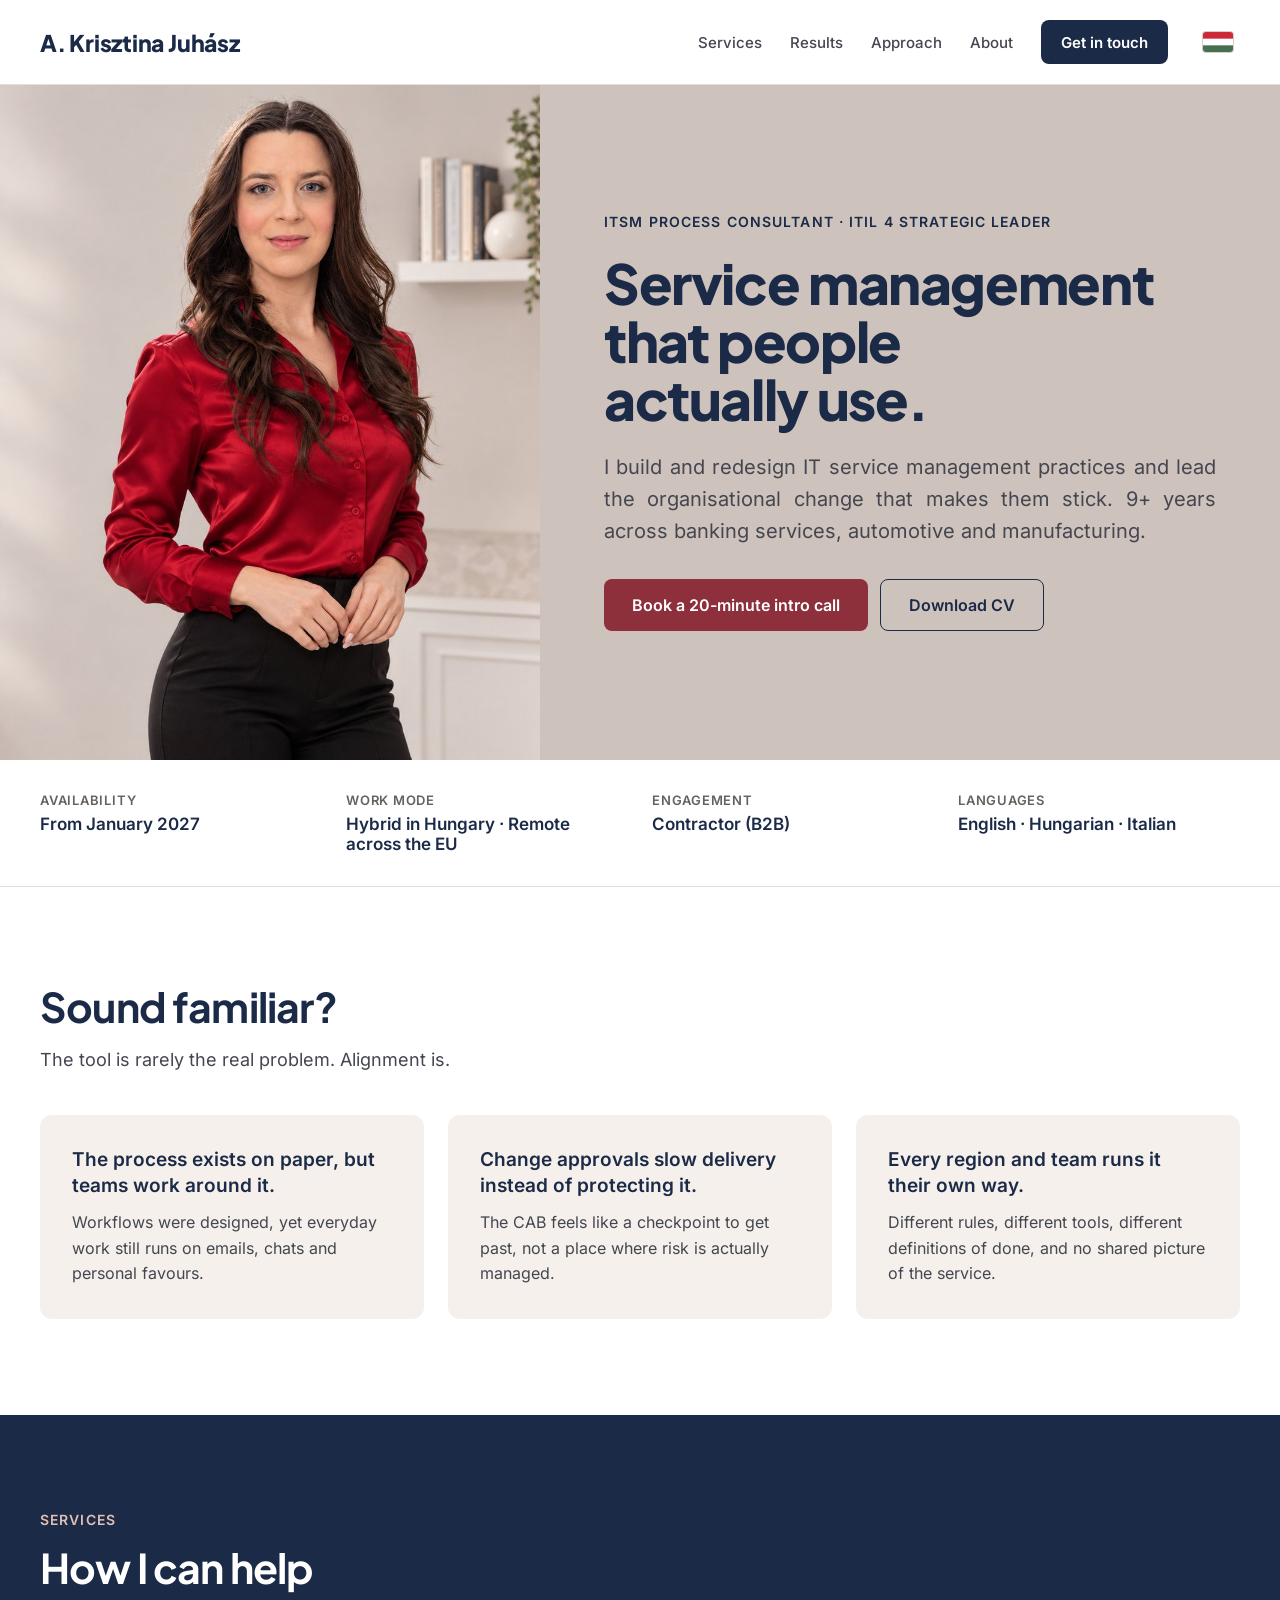
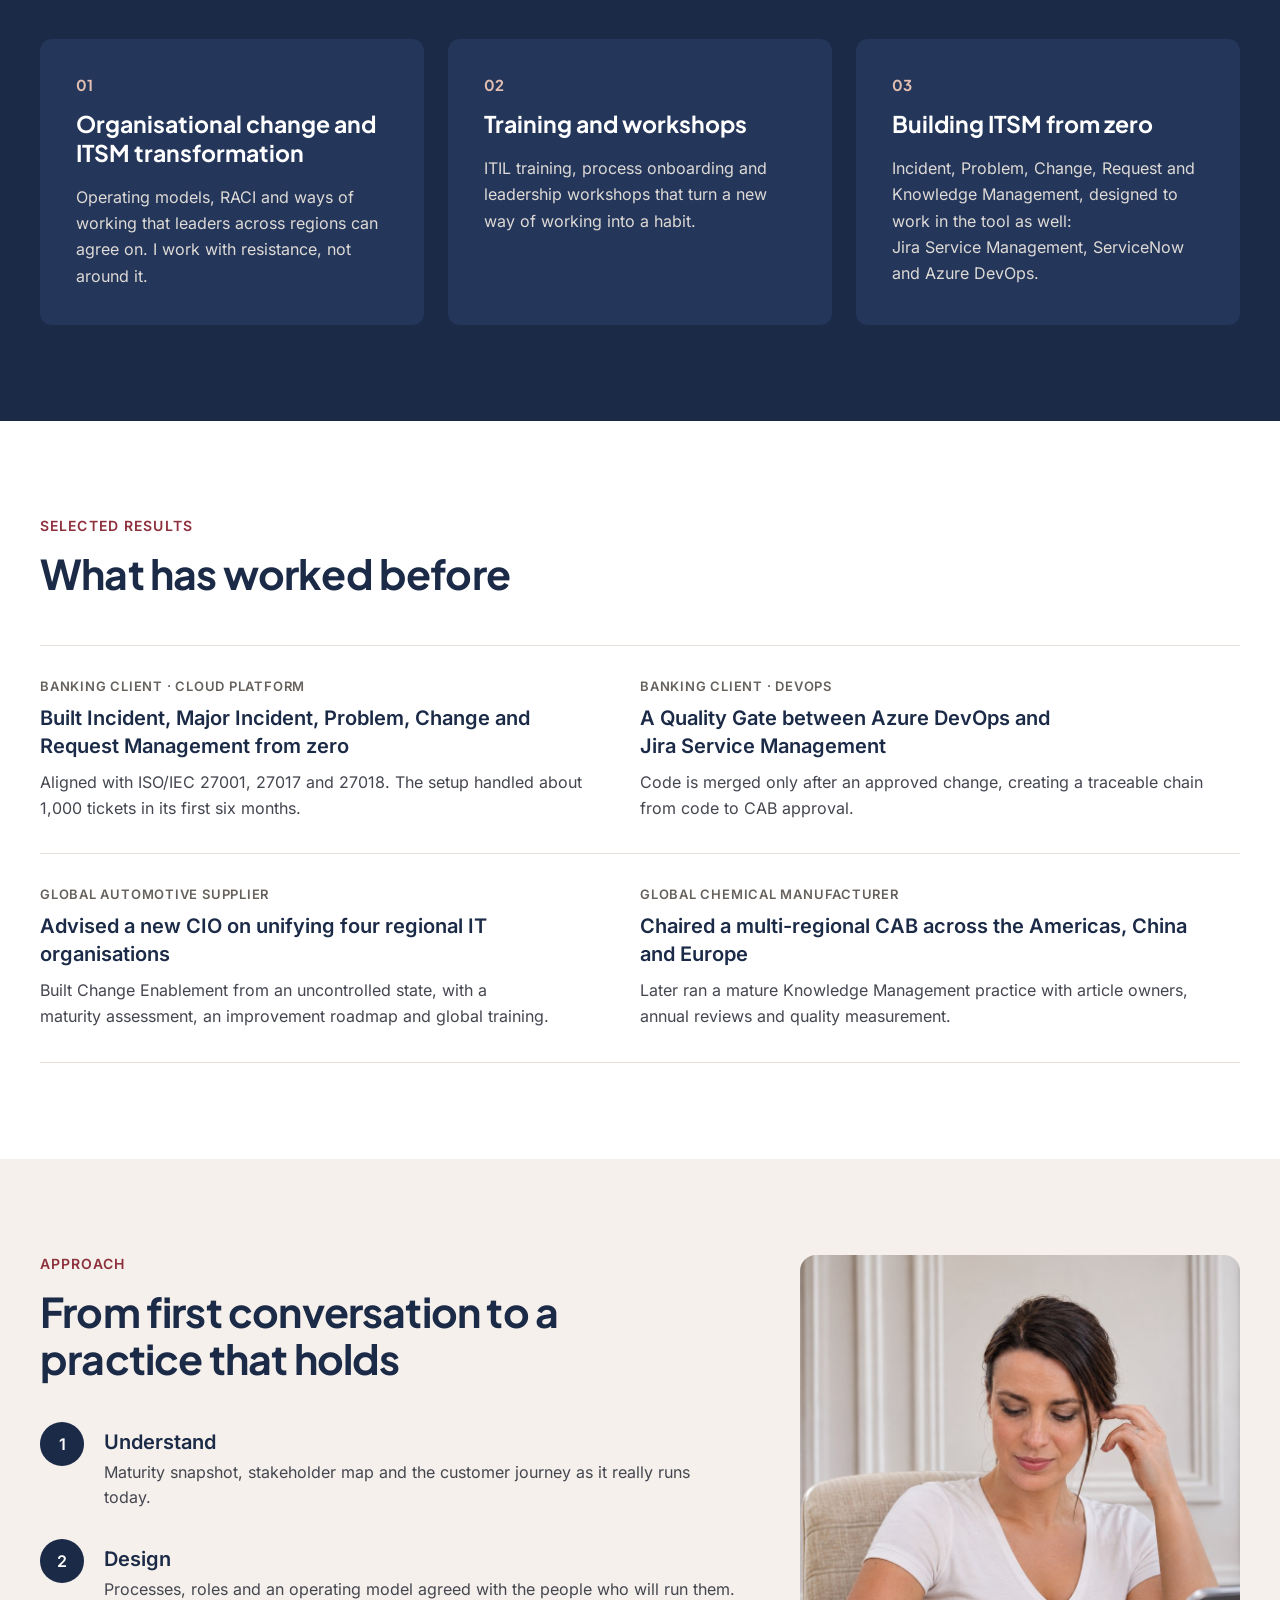
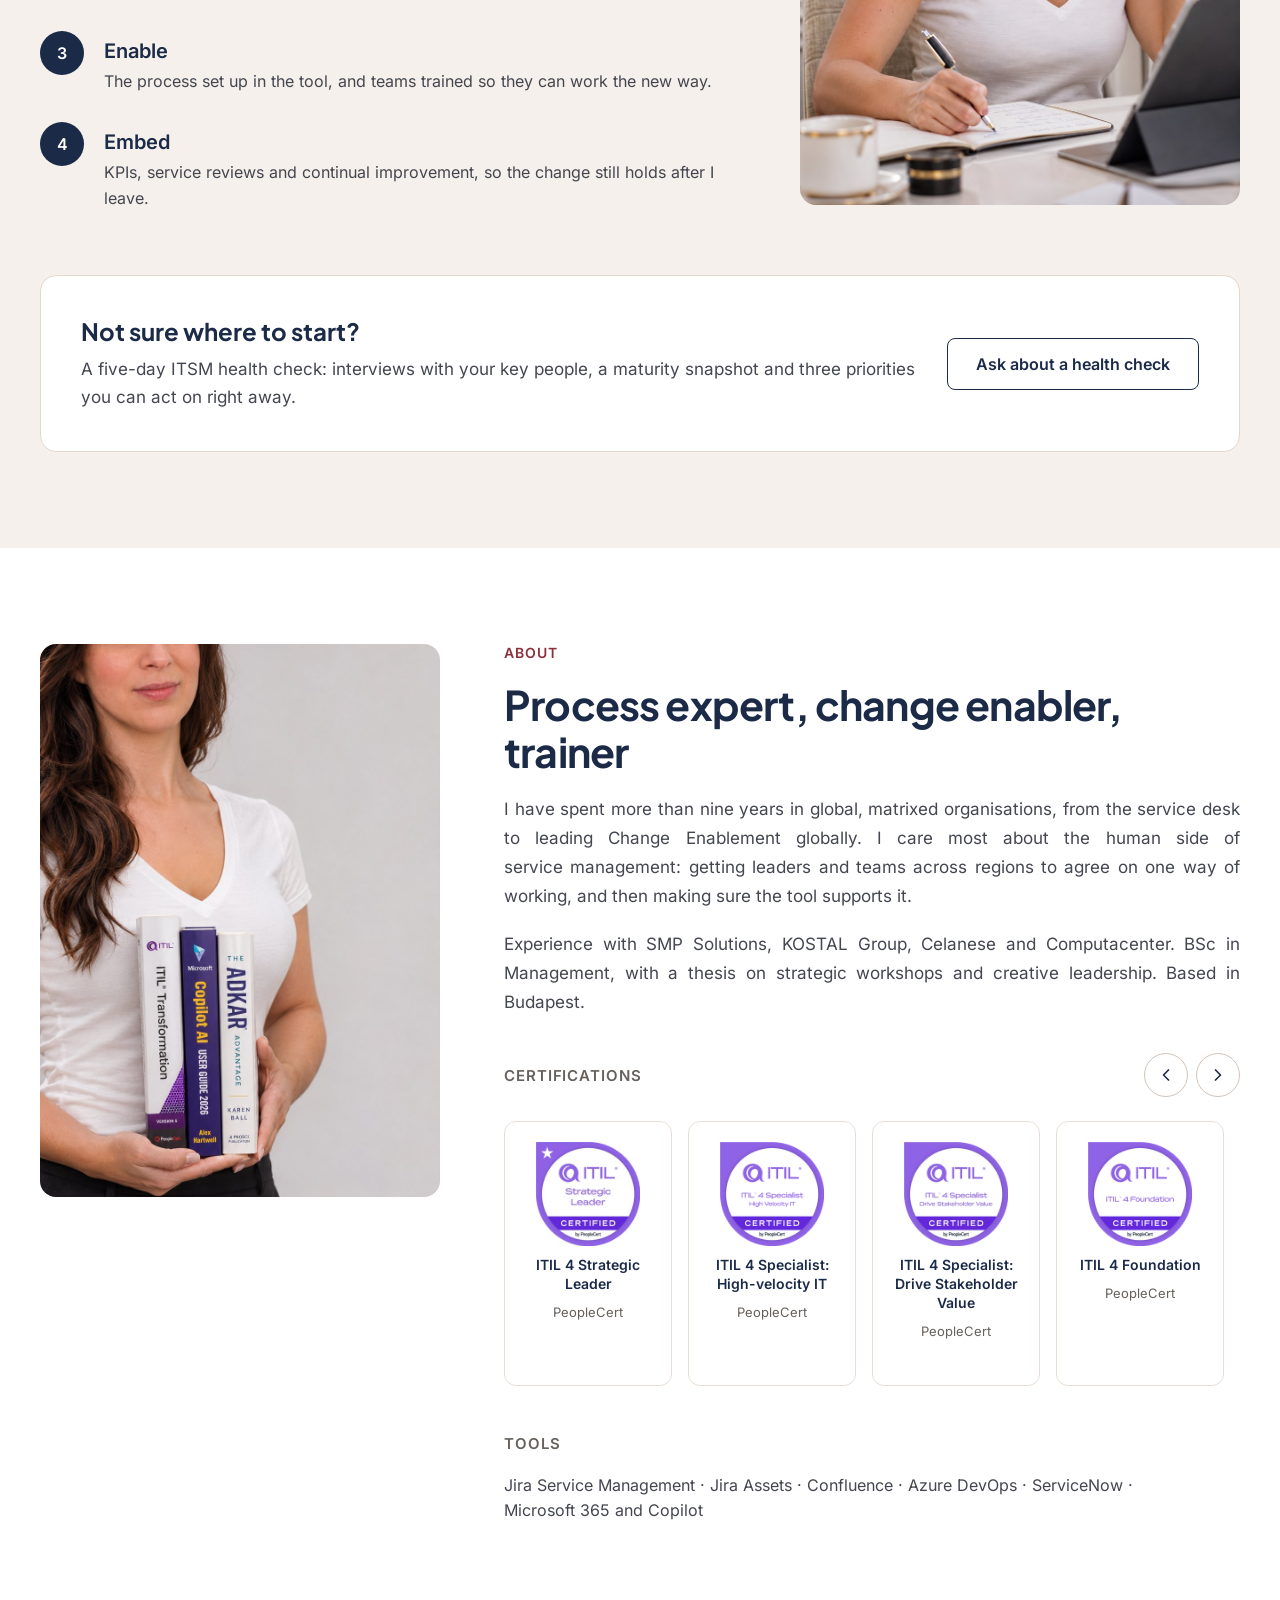
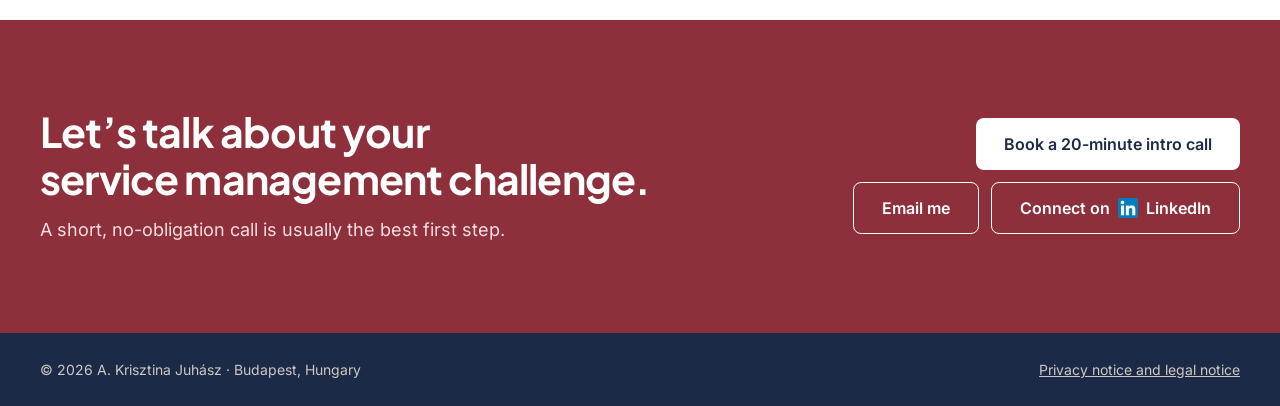
==== index.html @ 128e19dc "Switch canonical, Open Graph and hreflang URLs to itsmexperthungary.eu Co-Authored-By: Claude Opus 5" ====
<!doctype html>
<html lang="en">
<head>
<meta charset="utf-8">
<meta name="viewport" content="width=device-width, initial-scale=1">
<title>A. Krisztina Juhász – ITSM Process Consultant</title>
<meta name="description" content="ITSM process consultant and ITIL trainer. I build and redesign IT service management practices and lead the organisational change that makes them stick.">
<link rel="canonical" href="https://itsmexperthungary.eu/">
<meta property="og:type" content="website">
<meta property="og:title" content="A. Krisztina Juhász – ITSM Process Consultant">
<meta property="og:description" content="ITSM process consultant and ITIL trainer. I build and redesign IT service management practices and lead the organisational change that makes them stick.">
<meta property="og:url" content="https://itsmexperthungary.eu/">
<meta property="og:image" content="https://itsmexperthungary.eu/assets/img/og-image.jpg">
<meta property="og:image:width" content="1200">
<meta property="og:image:height" content="630">
<meta name="twitter:card" content="summary_large_image">
<link rel="alternate" hreflang="en" href="https://itsmexperthungary.eu/">
<link rel="alternate" hreflang="hu" href="https://itsmexperthungary.eu/hu/">
<link rel="icon" href="favicon.svg" type="image/svg+xml">
<link rel="icon" href="favicon-32.png" sizes="32x32" type="image/png">
<link rel="apple-touch-icon" href="apple-touch-icon.png">
<link rel="preload" href="assets/fonts/inter-latin-400-normal.woff2" as="font" type="font/woff2" crossorigin>
<link rel="stylesheet" href="assets/css/site.css">
<style>body{margin:0;background:#FFFFFF}
a{color:#8E2F3C}a:hover{color:#6E2430}
@media (max-width: 787px){
.stack-media{max-width: none !important; flex-basis: 100% !important; position: static !important; align-self: stretch !important}
.stack-img{height: auto !important; min-height: 0 !important; aspect-ratio: 4 / 3 !important; max-height: 380px}
}</style>
</head>
<body>
<div style="font-family: Inter, system-ui, sans-serif; color: #1B2A47; background: #FFFFFF; width: 100%">

<header style="position: sticky; top: 0; z-index: 50; border-bottom: 1px solid #E7DFD7; background: #FFFFFF">
<div style="max-width: 1200px; margin: 0 auto; padding: 20px 32px; display: flex; flex-wrap: wrap; align-items: center; justify-content: space-between; gap: 16px">
<a href="#top" style="font-family: 'Plus Jakarta Sans', sans-serif; font-weight: 800; font-size: 23px; color: #1B2A47; text-decoration: none; letter-spacing: -0.01em">A. Krisztina Juhász</a>
<button type="button" class="menu-toggle" aria-expanded="false" aria-controls="site-nav" aria-label="Menu"><svg class="i-open" aria-hidden="true" width="22" height="22" viewBox="0 0 24 24" fill="none" stroke="currentColor" stroke-width="2" stroke-linecap="round"><path d="M4 7h16M4 12h16M4 17h16"></path></svg><svg class="i-close" aria-hidden="true" width="22" height="22" viewBox="0 0 24 24" fill="none" stroke="currentColor" stroke-width="2" stroke-linecap="round"><path d="M6 6l12 12M18 6L6 18"></path></svg></button>
<nav id="site-nav" aria-label="Main" style="display: flex; flex-wrap: wrap; align-items: center; gap: 28px; font-size: 15px; font-weight: 500">
<a href="#services" style="color: #444650; text-decoration: none">Services</a>
<a href="#results" style="color: #444650; text-decoration: none">Results</a>
<a href="#approach" style="color: #444650; text-decoration: none">Approach</a>
<a href="#about" style="color: #444650; text-decoration: none">About</a>
<a href="#contact" style="display: inline-flex; align-items: center; min-height: 44px; padding: 0 20px; border-radius: 8px; background: #1B2A47; color: #FFFFFF; text-decoration: none; font-weight: 600">Get in touch</a>
<a href="hu/" lang="hu" hreflang="hu" aria-label="Magyar nyelvű változat" title="Magyar nyelvű változat" style="display: inline-flex; align-items: center; justify-content: center; min-width: 44px; min-height: 44px"><svg aria-hidden="true" width="30" height="20" viewBox="0 0 6 4" style="display: block; border-radius: 3px; box-shadow: 0 0 0 1px #D9CFC6"><rect width="6" height="4" fill="#477050"></rect><rect width="6" height="2.667" fill="#FFFFFF"></rect><rect width="6" height="1.333" fill="#CE2939"></rect></svg></a>
</nav>
</div>
</header>

<section id="top" style="background: #CEC2BC">
<div style="display: flex; flex-wrap: wrap; align-items: stretch">
<div style="flex: 4 1 420px; min-width: 0; min-height: 560px; display: flex">
<img src="assets/img/portrait.jpg" alt="Portrait of A. Krisztina Juhász" style="display: block; width: 100%; height: 100%; min-height: 560px; object-fit: cover; object-position: center 12%">
</div><div style="flex: 6 1 560px; min-width: 0; box-sizing: border-box; padding: 88px clamp(24px, 5vw, 80px); display: flex; align-items: center">
<div style="width: 100%; max-width: 700px; container-type: inline-size; display: flex; flex-direction: column; gap: 24px">
<p style="margin: 0; font-size: 14px; font-weight: 600; letter-spacing: 0.08em; text-transform: uppercase; color: #1B2A47">ITSM Process Consultant · ITIL 4 Strategic Leader</p>
<h1 style="margin: 0; font-family: 'Plus Jakarta Sans', sans-serif; font-weight: 800; font-size: clamp(28px, 9cqi, 64px); line-height: 1.05; letter-spacing: -0.025em; color: #1B2A47; text-wrap: balance">Service&nbsp;management that people actually use.</h1>
<p style="margin: 0; font-size: 20px; line-height: 1.6; color: #444650; max-width: 620px; text-align: justify">I build and redesign IT service management practices and lead the organisational change that makes them stick. 9+ years across banking services, automotive and manufacturing.</p>
<div style="display: flex; flex-wrap: wrap; gap: 12px; padding-top: 8px">
<a href="https://calendar.app.google/9Fz2vN4D3CzNBWpR8" target="_blank" rel="noopener" style="display: inline-flex; align-items: center; min-height: 52px; padding: 0 28px; border-radius: 8px; background: #8E2F3C; color: #FFFFFF; text-decoration: none; font-weight: 600; font-size: 16px">Book a 20-⁠minute intro call</a>
<a href="assets/A_Krisztina_Juhasz_CV.pdf" download="A_Krisztina_Juhasz_CV.pdf" target="_blank" rel="noopener" style="display: inline-flex; align-items: center; min-height: 52px; padding: 0 28px; border-radius: 8px; border: 1.5px solid #1B2A47; color: #1B2A47; text-decoration: none; font-weight: 600; font-size: 16px">Download CV</a>
</div>
</div>
</div>
</div>
</section>

<section aria-label="Quick facts" style="border-bottom: 1px solid #E7DFD7">
<div style="max-width: 1200px; margin: 0 auto; padding: 32px; display: grid; grid-template-columns: repeat(auto-fit, minmax(min(100%, 220px), 1fr)); gap: 24px">
<div style="display: flex; flex-direction: column; gap: 6px">
<span style="font-size: 13px; font-weight: 600; letter-spacing: 0.06em; text-transform: uppercase; color: #66615C">Availability</span>
<span style="font-size: 17px; font-weight: 600; color: #1B2A47">From January 2027</span>
</div>
<div style="display: flex; flex-direction: column; gap: 6px">
<span style="font-size: 13px; font-weight: 600; letter-spacing: 0.06em; text-transform: uppercase; color: #66615C">Work mode</span>
<span style="font-size: 17px; font-weight: 600; color: #1B2A47">Hybrid in Hungary · Remote across the EU</span>
</div>
<div style="display: flex; flex-direction: column; gap: 6px">
<span style="font-size: 13px; font-weight: 600; letter-spacing: 0.06em; text-transform: uppercase; color: #66615C">Engagement</span>
<span style="font-size: 17px; font-weight: 600; color: #1B2A47">Contractor (B2B)</span>
</div>
<div style="display: flex; flex-direction: column; gap: 6px">
<span style="font-size: 13px; font-weight: 600; letter-spacing: 0.06em; text-transform: uppercase; color: #66615C">Languages</span>
<span style="font-size: 17px; font-weight: 600; color: #1B2A47">English · Hungarian · Italian</span>
</div>
</div>
</section>

<section aria-labelledby="problem-h" style="background: #FFFFFF">
<div style="max-width: 1200px; margin: 0 auto; padding: 96px 32px; display: flex; flex-direction: column; gap: 40px">
<div style="display: flex; flex-direction: column; gap: 16px; max-width: 760px">
<h2 id="problem-h" style="margin: 0; font-family: 'Plus Jakarta Sans', sans-serif; font-weight: 700; font-size: clamp(30px, 3.2vw, 42px); line-height: 1.15; letter-spacing: -0.02em">Sound familiar?</h2>
<p style="margin: 0; font-size: 18px; line-height: 1.6; color: #444650">The tool is rarely the real problem. Alignment is.</p>
</div>
<div style="display: grid; grid-template-columns: repeat(auto-fit, minmax(min(100%, 280px), 1fr)); gap: 24px">
<div style="padding: 32px; border-radius: 12px; background: #F5F0EB; display: flex; flex-direction: column; gap: 12px">
<h3 style="margin: 0; font-size: 19px; font-weight: 600; line-height: 1.35">The process exists on paper, but teams work around it.</h3>
<p style="margin: 0; font-size: 16px; line-height: 1.6; color: #444650">Workflows were designed, yet everyday work still runs on emails, chats and personal favours.</p>
</div>
<div style="padding: 32px; border-radius: 12px; background: #F5F0EB; display: flex; flex-direction: column; gap: 12px">
<h3 style="margin: 0; font-size: 19px; font-weight: 600; line-height: 1.35">Change approvals slow delivery instead of protecting it.</h3>
<p style="margin: 0; font-size: 16px; line-height: 1.6; color: #444650">The CAB feels like a checkpoint to get past, not a place where risk is actually managed.</p>
</div>
<div style="padding: 32px; border-radius: 12px; background: #F5F0EB; display: flex; flex-direction: column; gap: 12px">
<h3 style="margin: 0; font-size: 19px; font-weight: 600; line-height: 1.35">Every region and team runs it their own way.</h3>
<p style="margin: 0; font-size: 16px; line-height: 1.6; color: #444650">Different rules, different tools, different definitions of done, and no shared picture of the service.</p>
</div>
</div>
</div>
</section>

<section id="services" aria-labelledby="services-h" style="background: #1B2A47; color: #FFFFFF">
<div style="max-width: 1200px; margin: 0 auto; padding: 96px 32px; display: flex; flex-direction: column; gap: 48px">
<div style="display: flex; flex-direction: column; gap: 16px; max-width: 760px">
<p style="margin: 0; font-size: 14px; font-weight: 600; letter-spacing: 0.08em; text-transform: uppercase; color: #E3BFB2">Services</p>
<h2 id="services-h" style="margin: 0; font-family: 'Plus Jakarta Sans', sans-serif; font-weight: 700; font-size: clamp(30px, 3.2vw, 42px); line-height: 1.15; letter-spacing: -0.02em; color: #FFFFFF">How I can help</h2>
</div>
<div style="display: grid; grid-template-columns: repeat(auto-fit, minmax(min(100%, 300px), 1fr)); gap: 24px">
<div style="padding: 36px; border-radius: 12px; background: #24365A; display: flex; flex-direction: column; gap: 16px">
<span style="font-family: 'Plus Jakarta Sans', sans-serif; font-weight: 700; font-size: 15px; color: #E3BFB2">01</span>
<h3 style="margin: 0; font-family: 'Plus Jakarta Sans', sans-serif; font-size: 23px; font-weight: 700; line-height: 1.25; color: #FFFFFF">Organisational change and ITSM transformation</h3>
<p style="margin: 0; font-size: 16px; line-height: 1.65; color: #DEDAD6">Operating models, RACI and ways of working that leaders across regions can agree on. I work with resistance, not around it.</p>
</div>
<div style="padding: 36px; border-radius: 12px; background: #24365A; display: flex; flex-direction: column; gap: 16px">
<span style="font-family: 'Plus Jakarta Sans', sans-serif; font-weight: 700; font-size: 15px; color: #E3BFB2">02</span>
<h3 style="margin: 0; font-family: 'Plus Jakarta Sans', sans-serif; font-size: 23px; font-weight: 700; line-height: 1.25; color: #FFFFFF">Training and workshops</h3>
<p style="margin: 0; font-size: 16px; line-height: 1.65; color: #DEDAD6">ITIL training, process onboarding and leadership workshops that turn a new way of working into a habit.</p>
</div>
<div style="padding: 36px; border-radius: 12px; background: #24365A; display: flex; flex-direction: column; gap: 16px">
<span style="font-family: 'Plus Jakarta Sans', sans-serif; font-weight: 700; font-size: 15px; color: #E3BFB2">03</span>
<h3 style="margin: 0; font-family: 'Plus Jakarta Sans', sans-serif; font-size: 23px; font-weight: 700; line-height: 1.25; color: #FFFFFF">Building ITSM from zero</h3>
<p style="margin: 0; font-size: 16px; line-height: 1.65; color: #DEDAD6">Incident, Problem, Change, Request and Knowledge Management, designed to work in the tool as well: Jira Service Management, ServiceNow and Azure DevOps.</p>
</div>
</div>
</div>
</section>

<section id="results" aria-labelledby="results-h" style="background: #FFFFFF">
<div style="max-width: 1200px; margin: 0 auto; padding: 96px 32px; display: flex; flex-direction: column; gap: 48px">
<div style="display: flex; flex-direction: column; gap: 16px; max-width: 760px">
<p style="margin: 0; font-size: 14px; font-weight: 600; letter-spacing: 0.08em; text-transform: uppercase; color: #8E2F3C">Selected results</p>
<h2 id="results-h" style="margin: 0; font-family: 'Plus Jakarta Sans', sans-serif; font-weight: 700; font-size: clamp(30px, 3.2vw, 42px); line-height: 1.15; letter-spacing: -0.02em">What has worked before</h2>
</div>
<div style="display: grid; grid-template-columns: repeat(auto-fit, minmax(min(100%, 480px), 1fr)); gap: 0; border-top: 1px solid #E7DFD7">
<div style="padding: 32px 32px 32px 0; border-bottom: 1px solid #E7DFD7; display: flex; flex-direction: column; gap: 10px">
<span style="font-size: 13px; font-weight: 600; letter-spacing: 0.06em; text-transform: uppercase; color: #66615C">Banking client · cloud platform</span>
<h3 style="margin: 0; font-size: 20px; font-weight: 600; line-height: 1.4">Built Incident, Major Incident, Problem, Change and Request Management from zero</h3>
<p style="margin: 0; font-size: 16px; line-height: 1.6; color: #444650">Aligned with ISO/IEC 27001, 27017 and 27018. The setup handled about 1,000 tickets in its first six months.</p>
</div>
<div style="padding: 32px 32px 32px 0; border-bottom: 1px solid #E7DFD7; display: flex; flex-direction: column; gap: 10px">
<span style="font-size: 13px; font-weight: 600; letter-spacing: 0.06em; text-transform: uppercase; color: #66615C">Banking client · DevOps</span>
<h3 style="margin: 0; font-size: 20px; font-weight: 600; line-height: 1.4">A Quality Gate between Azure DevOps and Jira Service Management</h3>
<p style="margin: 0; font-size: 16px; line-height: 1.6; color: #444650">Code is merged only after an approved change, creating a traceable chain from code to CAB approval.</p>
</div>
<div style="padding: 32px 32px 32px 0; border-bottom: 1px solid #E7DFD7; display: flex; flex-direction: column; gap: 10px">
<span style="font-size: 13px; font-weight: 600; letter-spacing: 0.06em; text-transform: uppercase; color: #66615C">Global automotive supplier</span>
<h3 style="margin: 0; font-size: 20px; font-weight: 600; line-height: 1.4">Advised a new CIO on unifying four regional IT organisations</h3>
<p style="margin: 0; font-size: 16px; line-height: 1.6; color: #444650">Built Change Enablement from an uncontrolled state, with a maturity assessment, an improvement roadmap and global training.</p>
</div>
<div style="padding: 32px 32px 32px 0; border-bottom: 1px solid #E7DFD7; display: flex; flex-direction: column; gap: 10px">
<span style="font-size: 13px; font-weight: 600; letter-spacing: 0.06em; text-transform: uppercase; color: #66615C">Global chemical manufacturer</span>
<h3 style="margin: 0; font-size: 20px; font-weight: 600; line-height: 1.4">Chaired a multi-⁠regional CAB across the Americas, China and Europe</h3>
<p style="margin: 0; font-size: 16px; line-height: 1.6; color: #444650">Later ran a mature Knowledge Management practice with article owners, annual reviews and quality measurement.</p>
</div>
</div>
</div>
</section>

<section id="approach" aria-labelledby="approach-h" style="background: #F5F0EB">
<div style="max-width: 1200px; margin: 0 auto; padding: 96px 32px; display: flex; flex-direction: column; gap: 48px">
<div style="display: flex; flex-wrap: wrap; align-items: stretch; gap: 64px">
<div style="flex: 1 1 360px; min-width: 0; display: flex; flex-direction: column; gap: 40px">
<div style="display: flex; flex-direction: column; gap: 16px; max-width: 620px">
<p style="margin: 0; font-size: 14px; font-weight: 600; letter-spacing: 0.08em; text-transform: uppercase; color: #8E2F3C">Approach</p>
<h2 id="approach-h" style="margin: 0; font-family: 'Plus Jakarta Sans', sans-serif; font-weight: 700; font-size: clamp(30px, 3.2vw, 42px); line-height: 1.15; letter-spacing: -0.02em">From first conversation to a practice that holds</h2>
</div>
<ol style="margin: 0; padding: 0; list-style: none; display: flex; flex-direction: column; gap: 28px">
<li style="display: flex; gap: 20px; align-items: flex-start">
<span style="flex: none; width: 44px; height: 44px; border-radius: 50%; background: #1B2A47; color: #FFFFFF; display: flex; align-items: center; justify-content: center; font-weight: 700; font-size: 16px">1</span>
<div style="display: flex; flex-direction: column; gap: 6px; padding-top: 8px">
<h3 style="margin: 0; font-size: 20px; font-weight: 600">Understand</h3>
<p style="margin: 0; font-size: 16px; line-height: 1.6; color: #444650">Maturity snapshot, stakeholder map and the customer journey as it really runs today.</p>
</div>
</li>
<li style="display: flex; gap: 20px; align-items: flex-start">
<span style="flex: none; width: 44px; height: 44px; border-radius: 50%; background: #1B2A47; color: #FFFFFF; display: flex; align-items: center; justify-content: center; font-weight: 700; font-size: 16px">2</span>
<div style="display: flex; flex-direction: column; gap: 6px; padding-top: 8px">
<h3 style="margin: 0; font-size: 20px; font-weight: 600">Design</h3>
<p style="margin: 0; font-size: 16px; line-height: 1.6; color: #444650">Processes, roles and an operating model agreed with the people who will run them.</p>
</div>
</li>
<li style="display: flex; gap: 20px; align-items: flex-start">
<span style="flex: none; width: 44px; height: 44px; border-radius: 50%; background: #1B2A47; color: #FFFFFF; display: flex; align-items: center; justify-content: center; font-weight: 700; font-size: 16px">3</span>
<div style="display: flex; flex-direction: column; gap: 6px; padding-top: 8px">
<h3 style="margin: 0; font-size: 20px; font-weight: 600">Enable</h3>
<p style="margin: 0; font-size: 16px; line-height: 1.6; color: #444650">The process set up in the tool, and teams trained so they can work the new way.</p>
</div>
</li>
<li style="display: flex; gap: 20px; align-items: flex-start">
<span style="flex: none; width: 44px; height: 44px; border-radius: 50%; background: #1B2A47; color: #FFFFFF; display: flex; align-items: center; justify-content: center; font-weight: 700; font-size: 16px">4</span>
<div style="display: flex; flex-direction: column; gap: 6px; padding-top: 8px">
<h3 style="margin: 0; font-size: 20px; font-weight: 600">Embed</h3>
<p style="margin: 0; font-size: 16px; line-height: 1.6; color: #444650">KPIs, service reviews and continual improvement, so the change still holds after I leave.</p>
</div>
</li>
</ol>
</div>
<div class="stack-media" style="flex: 1 1 300px; max-width: 440px; min-width: 0; display: flex; align-self: flex-start">
<img class="stack-img" src="assets/img/at-work.jpg" alt="Krisztina Juhász taking notes while planning at her desk" style="display: block; width: 100%; height: auto; aspect-ratio: 900 / 1125; object-fit: cover; object-position: center 30%; border-radius: 16px">
</div>
</div>
<div style="margin-top: 16px; padding: 40px; border-radius: 16px; background: #FFFFFF; border: 1px solid #E2D7CD; display: flex; flex-wrap: wrap; align-items: center; justify-content: space-between; gap: 24px">
<div style="flex: 1 1 520px; min-width: 0; display: flex; flex-direction: column; gap: 10px">
<h3 style="margin: 0; font-family: 'Plus Jakarta Sans', sans-serif; font-size: 24px; font-weight: 700">Not sure where to start?</h3>
<p style="margin: 0; font-size: 17px; line-height: 1.6; color: #444650">A five-⁠day ITSM health check: interviews with your key people, a maturity snapshot and three priorities you can act on right away.</p>
</div>
<a href="health-check.html" style="display: inline-flex; align-items: center; min-height: 52px; padding: 0 28px; border-radius: 8px; border: 1.5px solid #1B2A47; color: #1B2A47; text-decoration: none; font-weight: 600; font-size: 16px">Ask about a health check</a>
</div>
</div>
</section>

<section id="about" aria-labelledby="about-h" style="background: #FFFFFF">
<div style="max-width: 1200px; margin: 0 auto; padding: 96px 32px; display: flex; flex-wrap: wrap; align-items: stretch; gap: 64px">
<div class="stack-media" style="flex: 1 1 300px; max-width: 400px; min-width: 0; display: flex; align-self: flex-start; position: sticky; top: 112px">
<img class="stack-img" src="assets/img/books.jpg" alt="Krisztina Juhász holding books on ITIL, Microsoft Copilot and the ADKAR change model" style="display: block; width: 100%; height: auto; aspect-ratio: 900 / 1244; object-fit: cover; object-position: center 35%; border-radius: 16px">
</div>
<div style="flex: 1 1 360px; min-width: 0; display: flex; flex-direction: column; gap: 20px">
<p style="margin: 0; font-size: 14px; font-weight: 600; letter-spacing: 0.08em; text-transform: uppercase; color: #8E2F3C">About</p>
<h2 id="about-h" style="margin: 0; font-family: 'Plus Jakarta Sans', sans-serif; font-weight: 700; font-size: clamp(30px, 3.2vw, 42px); line-height: 1.15; letter-spacing: -0.02em">Process expert, change enabler, trainer</h2>
<p style="margin: 0; font-size: 17px; line-height: 1.7; color: #444650; text-align: justify">I have spent more than nine years in global, matrixed organisations, from the service desk to leading Change Enablement globally. I care most about the human side of service management: getting leaders and teams across regions to agree on one way of working, and then making sure the tool supports it.</p>
<p style="margin: 0; font-size: 17px; line-height: 1.7; color: #444650; text-align: justify">Experience with SMP Solutions, KOSTAL Group, Celanese and Computacenter. BSc in Management, with a thesis on strategic workshops and creative leadership. Based in Budapest.</p>
<div style="margin-top: 16px; display: flex; align-items: center; justify-content: space-between; gap: 16px">
<h3 style="margin: 0; font-size: 15px; font-weight: 600; letter-spacing: 0.06em; text-transform: uppercase; color: #66615C">Certifications</h3>
<div style="display: flex; gap: 8px">
<button type="button" aria-label="Previous certificates" data-slide="-1" style="width: 44px; height: 44px; border-radius: 50%; border: 1px solid #CFC4BA; background: #FFFFFF; color: #1B2A47; display: flex; align-items: center; justify-content: center; cursor: pointer; padding: 0"><svg aria-hidden="true" width="20" height="20" viewBox="0 0 24 24" fill="none" stroke="currentColor" stroke-width="2" stroke-linecap="round" stroke-linejoin="round"><path d="M15 18l-6-6 6-6"></path></svg></button>
<button type="button" aria-label="Next certificates" data-slide="1" style="width: 44px; height: 44px; border-radius: 50%; border: 1px solid #CFC4BA; background: #FFFFFF; color: #1B2A47; display: flex; align-items: center; justify-content: center; cursor: pointer; padding: 0"><svg aria-hidden="true" width="20" height="20" viewBox="0 0 24 24" fill="none" stroke="currentColor" stroke-width="2" stroke-linecap="round" stroke-linejoin="round"><path d="M9 18l6-6-6-6"></path></svg></button>
</div>
</div>
<div id="cert-track" style="display: flex; gap: 16px; overflow-x: auto; scroll-snap-type: x mandatory; padding: 4px 2px 12px; scrollbar-width: thin">
<div style="flex: none; width: 168px; scroll-snap-align: start; box-sizing: border-box; padding: 20px 16px; border-radius: 12px; background: #FFFFFF; border: 1px solid #E7DFD7; display: flex; flex-direction: column; align-items: center; gap: 10px; text-align: center; text-decoration: none; color: #1B2A47"><img src="assets/img/badges/itil4-strategic-leader.png" alt="ITIL 4 Strategic Leader badge" style="display: block; width: 104px; height: 104px; object-fit: contain"><span style="font-size: 14px; font-weight: 600; line-height: 1.35">ITIL 4 Strategic Leader</span><span style="font-size: 13px; color: #66615C">PeopleCert</span></div>
<div style="flex: none; width: 168px; scroll-snap-align: start; box-sizing: border-box; padding: 20px 16px; border-radius: 12px; background: #FFFFFF; border: 1px solid #E7DFD7; display: flex; flex-direction: column; align-items: center; gap: 10px; text-align: center; text-decoration: none; color: #1B2A47"><img src="assets/img/badges/itil4-hvit.png" alt="ITIL 4 Specialist: High Velocity IT badge" style="display: block; width: 104px; height: 104px; object-fit: contain"><span style="font-size: 14px; font-weight: 600; line-height: 1.35">ITIL 4 Specialist: High-⁠velocity IT</span><span style="font-size: 13px; color: #66615C">PeopleCert</span></div>
<div style="flex: none; width: 168px; scroll-snap-align: start; box-sizing: border-box; padding: 20px 16px; border-radius: 12px; background: #FFFFFF; border: 1px solid #E7DFD7; display: flex; flex-direction: column; align-items: center; gap: 10px; text-align: center; text-decoration: none; color: #1B2A47"><img src="assets/img/badges/itil4-dsv.png" alt="ITIL 4 Specialist: Drive Stakeholder Value badge" style="display: block; width: 104px; height: 104px; object-fit: contain"><span style="font-size: 14px; font-weight: 600; line-height: 1.35">ITIL 4 Specialist: Drive Stakeholder Value</span><span style="font-size: 13px; color: #66615C">PeopleCert</span></div>
<div style="flex: none; width: 168px; scroll-snap-align: start; box-sizing: border-box; padding: 20px 16px; border-radius: 12px; background: #FFFFFF; border: 1px solid #E7DFD7; display: flex; flex-direction: column; align-items: center; gap: 10px; text-align: center; text-decoration: none; color: #1B2A47"><img src="assets/img/badges/itil4-foundation.png" alt="ITIL 4 Foundation badge" style="display: block; width: 104px; height: 104px; object-fit: contain"><span style="font-size: 14px; font-weight: 600; line-height: 1.35">ITIL 4 Foundation</span><span style="font-size: 13px; color: #66615C">PeopleCert</span></div>
<a href="https://learn.microsoft.com/api/credentials/share/en-us/FarkasnJuhszAKrisztina-5476/49D4EF4F8F685EE4?sharingId=C6CF036BB3DCEFDB" target="_blank" rel="noopener" style="flex: none; width: 168px; scroll-snap-align: start; box-sizing: border-box; padding: 20px 16px; border-radius: 12px; background: #FFFFFF; border: 1px solid #E7DFD7; display: flex; flex-direction: column; align-items: center; gap: 10px; text-align: center; text-decoration: none; color: #1B2A47"><img src="assets/img/badges/ab-730.png" alt="Microsoft Certified: AI Business Professional badge" style="display: block; width: 104px; height: 104px; object-fit: contain"><span style="font-size: 14px; font-weight: 600; line-height: 1.35">Microsoft Certified: AI Business Professional</span><span style="font-size: 13px; color: #66615C; white-space: nowrap">Microsoft · AB-⁠730</span><span style="margin-top: auto; font-size: 13px; font-weight: 600; color: #8E2F3C">Verify ↗</span></a>
<a href="https://learn.microsoft.com/api/credentials/share/en-us/FarkasnJuhszAKrisztina-5476/22A0454FE349244B?sharingId=C6CF036BB3DCEFDB" target="_blank" rel="noopener" style="flex: none; width: 168px; scroll-snap-align: start; box-sizing: border-box; padding: 20px 16px; border-radius: 12px; background: #FFFFFF; border: 1px solid #E7DFD7; display: flex; flex-direction: column; align-items: center; gap: 10px; text-align: center; text-decoration: none; color: #1B2A47"><img src="assets/img/badges/az-900.png" alt="Microsoft Certified: Azure Fundamentals badge" style="display: block; width: 104px; height: 104px; object-fit: contain"><span style="font-size: 14px; font-weight: 600; line-height: 1.35">Microsoft Certified: Azure Fundamentals</span><span style="font-size: 13px; color: #66615C; white-space: nowrap">Microsoft · AZ-⁠900</span><span style="margin-top: auto; font-size: 13px; font-weight: 600; color: #8E2F3C">Verify ↗</span></a>
</div>
<h3 style="margin: 16px 0 0; font-size: 15px; font-weight: 600; letter-spacing: 0.06em; text-transform: uppercase; color: #66615C">Tools</h3>
<p style="margin: 0; font-size: 16px; line-height: 1.6; color: #444650">Jira Service Management · Jira Assets · Confluence · Azure DevOps · ServiceNow · Microsoft 365 and Copilot</p>
</div>
</div>
</section>

<section id="contact" aria-labelledby="contact-h" style="background: #8E2F3C; color: #FFFFFF">
<div style="max-width: 1200px; margin: 0 auto; padding: 88px 32px; display: flex; flex-wrap: wrap; align-items: center; justify-content: space-between; gap: 32px">
<div style="flex: 1 1 520px; min-width: 0; display: flex; flex-direction: column; gap: 14px">
<h2 id="contact-h" style="margin: 0; font-family: 'Plus Jakarta Sans', sans-serif; font-weight: 700; font-size: clamp(30px, 3.2vw, 42px); line-height: 1.15; letter-spacing: -0.02em; color: #FFFFFF; max-width: 830px; width: 824px; height: 97px">Let’s talk about your service management challenge.</h2>
<p style="margin: 0; font-size: 18px; line-height: 1.6; color: #F4DEE1">A short, no-⁠obligation call is usually the best first step.</p>
</div>
<div style="display: flex; flex-direction: column; align-items: flex-end; gap: 12px">
<a href="https://calendar.app.google/9Fz2vN4D3CzNBWpR8" target="_blank" rel="noopener" style="display: inline-flex; align-items: center; min-height: 52px; padding: 0 28px; border-radius: 8px; background: #FFFFFF; color: #1B2A47; text-decoration: none; font-weight: 600; font-size: 16px">Book a 20-⁠minute intro call</a>
<div style="display: flex; flex-wrap: wrap; justify-content: flex-end; gap: 12px">
<a href="mailto:itsmexperthungary@gmail.com" style="display: inline-flex; align-items: center; min-height: 52px; padding: 0 28px; border-radius: 8px; border: 1.5px solid #FFFFFF; color: #FFFFFF; text-decoration: none; font-weight: 600; font-size: 16px">Email me</a>
<a href="https://www.linkedin.com/in/itsmexperthungary/" style="display: inline-flex; align-items: center; min-height: 52px; padding: 0 28px; border-radius: 8px; border: 1.5px solid #FFFFFF; color: #FFFFFF; text-decoration: none; font-weight: 600; font-size: 16px; gap: 8px">Connect on<img src="assets/img/linkedin.png" alt="" width="20" height="20" style="display: block; width: 20px; height: 20px; border-radius: 3px">LinkedIn</a>
</div>
</div>
</div>
</section>

<footer style="background: #1B2A47">
<div style="max-width: 1200px; margin: 0 auto; padding: 28px 32px; display: flex; flex-wrap: wrap; justify-content: space-between; gap: 12px; font-size: 14px; color: #CFC8C2">
<span>© 2026 A. Krisztina Juhász · Budapest, Hungary</span>
<a href="privacy.html" style="color: #CFC8C2">Privacy notice and legal notice</a>
</div>
</footer>

</div>
<script>
(function () {
  var h = document.querySelector('header'), b = h && h.querySelector('.menu-toggle');
  if (!b) return;
  function set(open) { h.classList.toggle('menu-open', open); b.setAttribute('aria-expanded', open ? 'true' : 'false'); }
  b.addEventListener('click', function () { set(!h.classList.contains('menu-open')); });
  h.querySelectorAll('nav a').forEach(function (a) { a.addEventListener('click', function () { set(false); }); });
  document.addEventListener('keydown', function (e) { if (e.key === 'Escape') set(false); });
})();
</script>
<script>
document.querySelectorAll('[data-slide]').forEach(function (b) {
  b.addEventListener('click', function () {
    var t = document.getElementById('cert-track');
    if (t) t.scrollBy({ left: Number(b.dataset.slide) * 184, behavior: 'smooth' });
  });
});
</script>
</body>
</html>
---- assets/css/site.css ----
/* inter-latin-ext-400-normal */
@font-face {
  font-family: 'Inter';
  font-style: normal;
  font-display: swap;
  font-weight: 400;
  src: url(../fonts/inter-latin-ext-400-normal.woff2) format('woff2');
  unicode-range: U+0100-02BA,U+02BD-02C5,U+02C7-02CC,U+02CE-02D7,U+02DD-02FF,U+0304,U+0308,U+0329,U+1D00-1DBF,U+1E00-1E9F,U+1EF2-1EFF,U+2020,U+20A0-20AB,U+20AD-20C0,U+2113,U+2C60-2C7F,U+A720-A7FF;
}

/* inter-latin-400-normal */
@font-face {
  font-family: 'Inter';
  font-style: normal;
  font-display: swap;
  font-weight: 400;
  src: url(../fonts/inter-latin-400-normal.woff2) format('woff2');
  unicode-range: U+0000-00FF,U+0131,U+0152-0153,U+02BB-02BC,U+02C6,U+02DA,U+02DC,U+0304,U+0308,U+0329,U+2000-206F,U+20AC,U+2122,U+2191,U+2193,U+2212,U+2215,U+FEFF,U+FFFD;
}

/* inter-latin-ext-500-normal */
@font-face {
  font-family: 'Inter';
  font-style: normal;
  font-display: swap;
  font-weight: 500;
  src: url(../fonts/inter-latin-ext-500-normal.woff2) format('woff2');
  unicode-range: U+0100-02BA,U+02BD-02C5,U+02C7-02CC,U+02CE-02D7,U+02DD-02FF,U+0304,U+0308,U+0329,U+1D00-1DBF,U+1E00-1E9F,U+1EF2-1EFF,U+2020,U+20A0-20AB,U+20AD-20C0,U+2113,U+2C60-2C7F,U+A720-A7FF;
}

/* inter-latin-500-normal */
@font-face {
  font-family: 'Inter';
  font-style: normal;
  font-display: swap;
  font-weight: 500;
  src: url(../fonts/inter-latin-500-normal.woff2) format('woff2');
  unicode-range: U+0000-00FF,U+0131,U+0152-0153,U+02BB-02BC,U+02C6,U+02DA,U+02DC,U+0304,U+0308,U+0329,U+2000-206F,U+20AC,U+2122,U+2191,U+2193,U+2212,U+2215,U+FEFF,U+FFFD;
}

/* inter-latin-ext-600-normal */
@font-face {
  font-family: 'Inter';
  font-style: normal;
  font-display: swap;
  font-weight: 600;
  src: url(../fonts/inter-latin-ext-600-normal.woff2) format('woff2');
  unicode-range: U+0100-02BA,U+02BD-02C5,U+02C7-02CC,U+02CE-02D7,U+02DD-02FF,U+0304,U+0308,U+0329,U+1D00-1DBF,U+1E00-1E9F,U+1EF2-1EFF,U+2020,U+20A0-20AB,U+20AD-20C0,U+2113,U+2C60-2C7F,U+A720-A7FF;
}

/* inter-latin-600-normal */
@font-face {
  font-family: 'Inter';
  font-style: normal;
  font-display: swap;
  font-weight: 600;
  src: url(../fonts/inter-latin-600-normal.woff2) format('woff2');
  unicode-range: U+0000-00FF,U+0131,U+0152-0153,U+02BB-02BC,U+02C6,U+02DA,U+02DC,U+0304,U+0308,U+0329,U+2000-206F,U+20AC,U+2122,U+2191,U+2193,U+2212,U+2215,U+FEFF,U+FFFD;
}

/* plus-jakarta-sans-latin-ext-600-normal */
@font-face {
  font-family: 'Plus Jakarta Sans';
  font-style: normal;
  font-display: swap;
  font-weight: 600;
  src: url(../fonts/plus-jakarta-sans-latin-ext-600-normal.woff2) format('woff2');
  unicode-range: U+0100-02BA,U+02BD-02C5,U+02C7-02CC,U+02CE-02D7,U+02DD-02FF,U+0304,U+0308,U+0329,U+1D00-1DBF,U+1E00-1E9F,U+1EF2-1EFF,U+2020,U+20A0-20AB,U+20AD-20C0,U+2113,U+2C60-2C7F,U+A720-A7FF;
}

/* plus-jakarta-sans-latin-600-normal */
@font-face {
  font-family: 'Plus Jakarta Sans';
  font-style: normal;
  font-display: swap;
  font-weight: 600;
  src: url(../fonts/plus-jakarta-sans-latin-600-normal.woff2) format('woff2');
  unicode-range: U+0000-00FF,U+0131,U+0152-0153,U+02BB-02BC,U+02C6,U+02DA,U+02DC,U+0304,U+0308,U+0329,U+2000-206F,U+20AC,U+2122,U+2191,U+2193,U+2212,U+2215,U+FEFF,U+FFFD;
}

/* plus-jakarta-sans-latin-ext-700-normal */
@font-face {
  font-family: 'Plus Jakarta Sans';
  font-style: normal;
  font-display: swap;
  font-weight: 700;
  src: url(../fonts/plus-jakarta-sans-latin-ext-700-normal.woff2) format('woff2');
  unicode-range: U+0100-02BA,U+02BD-02C5,U+02C7-02CC,U+02CE-02D7,U+02DD-02FF,U+0304,U+0308,U+0329,U+1D00-1DBF,U+1E00-1E9F,U+1EF2-1EFF,U+2020,U+20A0-20AB,U+20AD-20C0,U+2113,U+2C60-2C7F,U+A720-A7FF;
}

/* plus-jakarta-sans-latin-700-normal */
@font-face {
  font-family: 'Plus Jakarta Sans';
  font-style: normal;
  font-display: swap;
  font-weight: 700;
  src: url(../fonts/plus-jakarta-sans-latin-700-normal.woff2) format('woff2');
  unicode-range: U+0000-00FF,U+0131,U+0152-0153,U+02BB-02BC,U+02C6,U+02DA,U+02DC,U+0304,U+0308,U+0329,U+2000-206F,U+20AC,U+2122,U+2191,U+2193,U+2212,U+2215,U+FEFF,U+FFFD;
}

/* plus-jakarta-sans-latin-ext-800-normal */
@font-face {
  font-family: 'Plus Jakarta Sans';
  font-style: normal;
  font-display: swap;
  font-weight: 800;
  src: url(../fonts/plus-jakarta-sans-latin-ext-800-normal.woff2) format('woff2');
  unicode-range: U+0100-02BA,U+02BD-02C5,U+02C7-02CC,U+02CE-02D7,U+02DD-02FF,U+0304,U+0308,U+0329,U+1D00-1DBF,U+1E00-1E9F,U+1EF2-1EFF,U+2020,U+20A0-20AB,U+20AD-20C0,U+2113,U+2C60-2C7F,U+A720-A7FF;
}

/* plus-jakarta-sans-latin-800-normal */
@font-face {
  font-family: 'Plus Jakarta Sans';
  font-style: normal;
  font-display: swap;
  font-weight: 800;
  src: url(../fonts/plus-jakarta-sans-latin-800-normal.woff2) format('woff2');
  unicode-range: U+0000-00FF,U+0131,U+0152-0153,U+02BB-02BC,U+02C6,U+02DA,U+02DC,U+0304,U+0308,U+0329,U+2000-206F,U+20AC,U+2122,U+2191,U+2193,U+2212,U+2215,U+FEFF,U+FFFD;
}

html{-webkit-text-size-adjust:100%;scroll-behavior:smooth;scroll-padding-top:96px}
body{margin:0;background:#FFFFFF}
img{max-width:100%}
a{color:#8E2F3C}a:hover{color:#6E2430}
@media (max-width:1023px){[style*="position: sticky; top: 112px"]{position:static!important}}
@media (max-width:1199px){[style*="text-align: justify"]{text-align:left!important}}
@media (max-width:640px){p,li span,h1,h2,h3{text-align:left!important}}
h1{text-wrap:balance}
h1,h2,h3{overflow-wrap:break-word;max-width:100%!important;height:auto!important}
a[style*="min-height: 52px"]{padding-top:10px!important;padding-bottom:10px!important;box-sizing:border-box}
@media (max-width:640px){div[style*="flex-direction: column; align-items: flex-end"]{align-items:flex-start!important}div[style*="justify-content: flex-end"]{justify-content:flex-start!important}}
.menu-toggle{display:none}
@media (max-width:640px){
header>div{padding:10px 16px!important;gap:8px!important;flex-wrap:nowrap!important}
header>div>a:first-child{font-size:18px!important;white-space:nowrap}
.menu-toggle{display:inline-flex;align-items:center;justify-content:center;width:44px;height:44px;margin-left:auto;padding:0;border:1px solid #CFC4BA;border-radius:8px;background:#FFFFFF;color:#1B2A47;cursor:pointer}
.menu-toggle .i-close{display:none}
header.menu-open .menu-toggle .i-open{display:none}
header.menu-open .menu-toggle .i-close{display:block}
header nav{display:none!important}
header.menu-open nav{display:flex!important;position:absolute;top:100%;left:0;right:0;flex-direction:column;align-items:stretch!important;gap:0!important;padding:8px 16px 16px;background:#FFFFFF;border-bottom:1px solid #E7DFD7;box-shadow:0 12px 24px rgba(27,42,71,.08)}
header.menu-open nav a{min-height:48px;display:flex!important;align-items:center;font-size:17px;border-bottom:1px solid #F0EAE4}
header.menu-open nav a[style*="background"]{justify-content:center;margin-top:12px;border-bottom:0}
header.menu-open nav a[hreflang]{justify-content:flex-start!important;gap:12px;border-bottom:0;margin-top:4px;text-decoration:none}
header.menu-open nav a[hreflang]::after{content:attr(title);color:#444650;font-weight:500}
}
@media (max-width:400px){h1{font-size:min(30px,8.4vw)!important}}
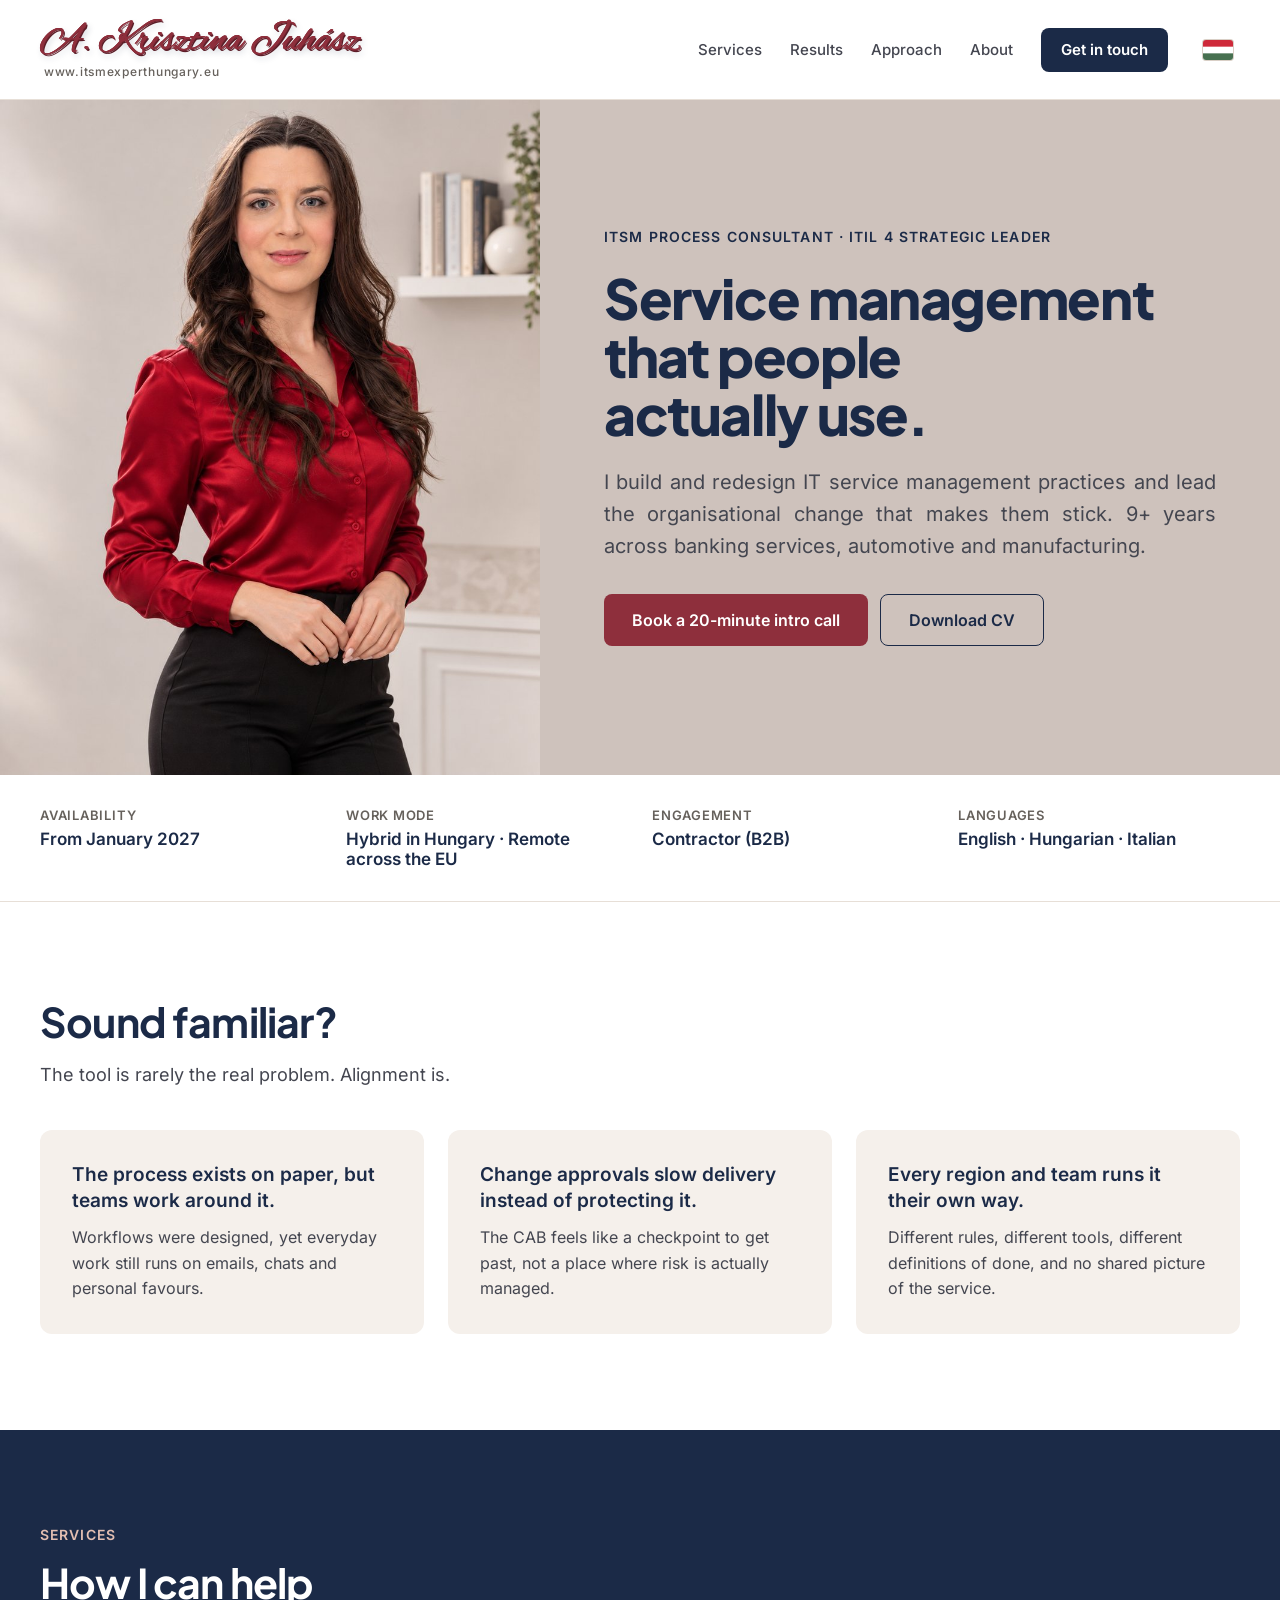
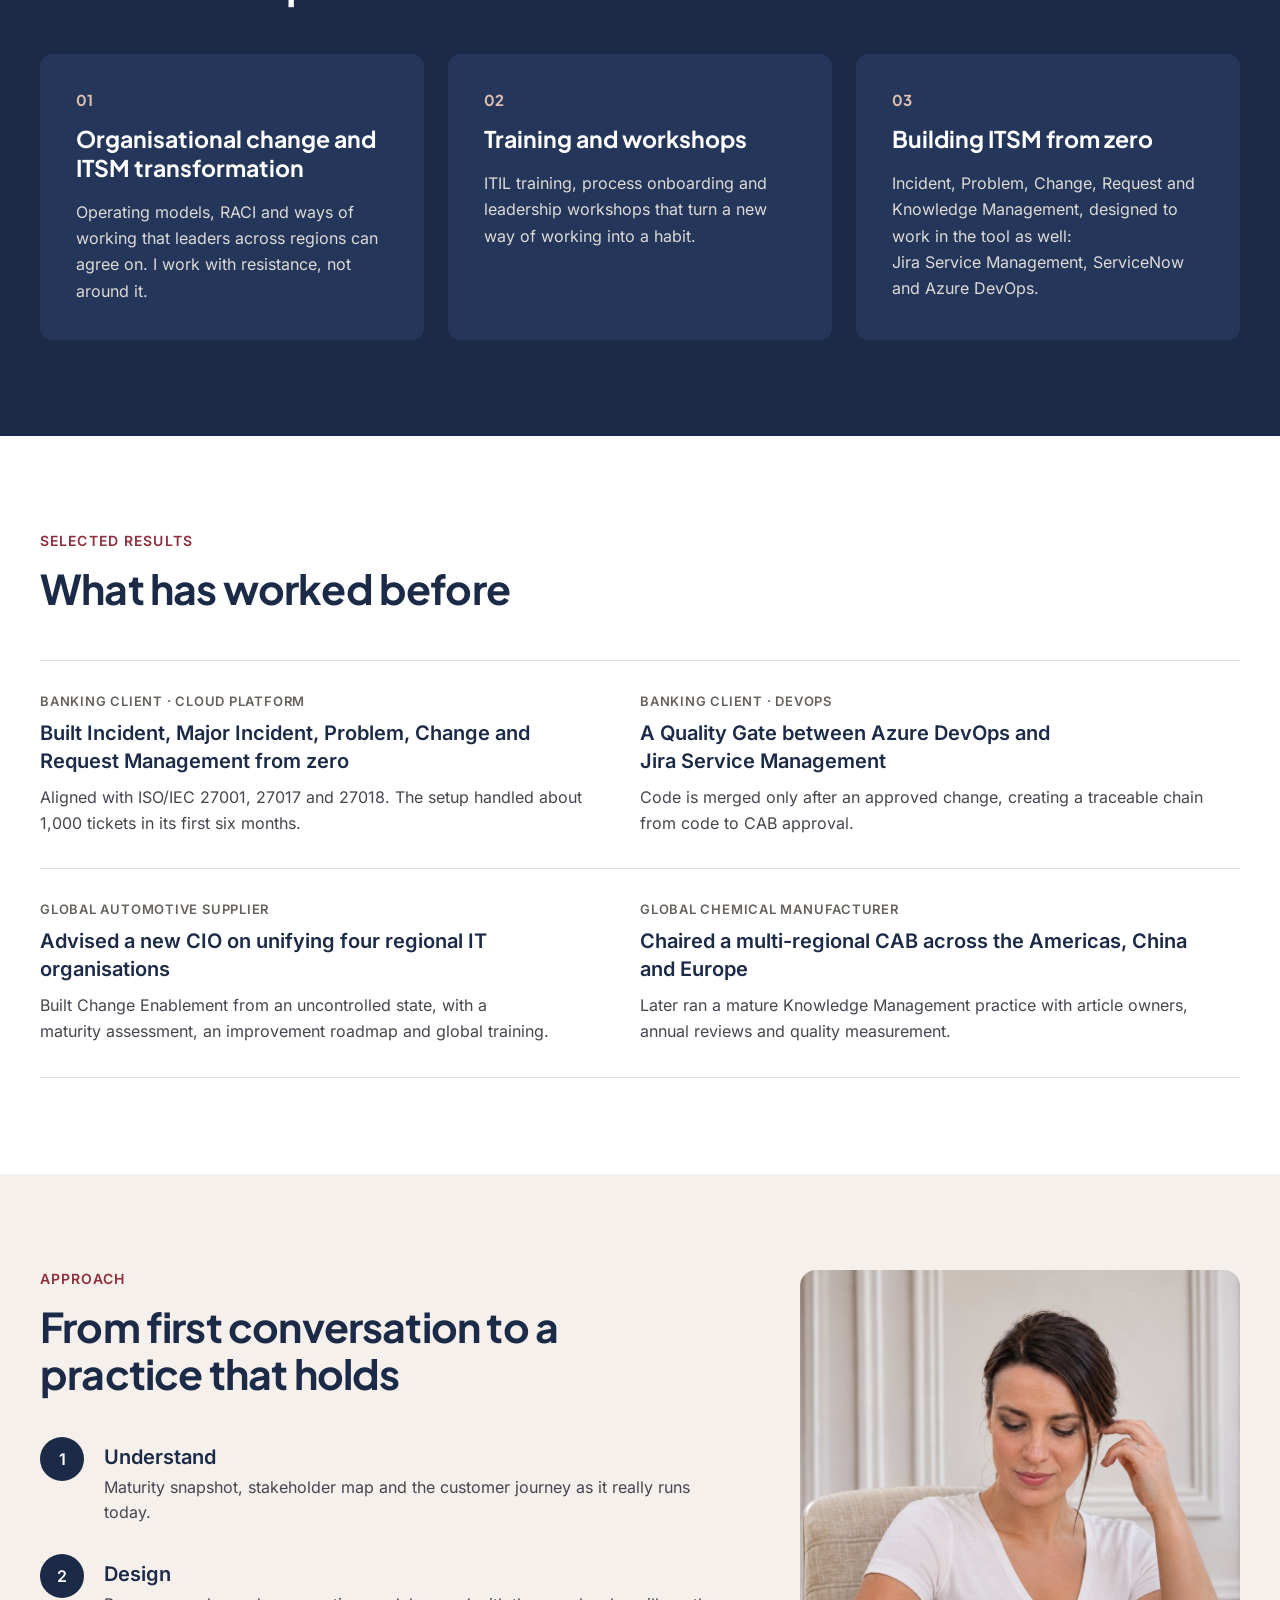
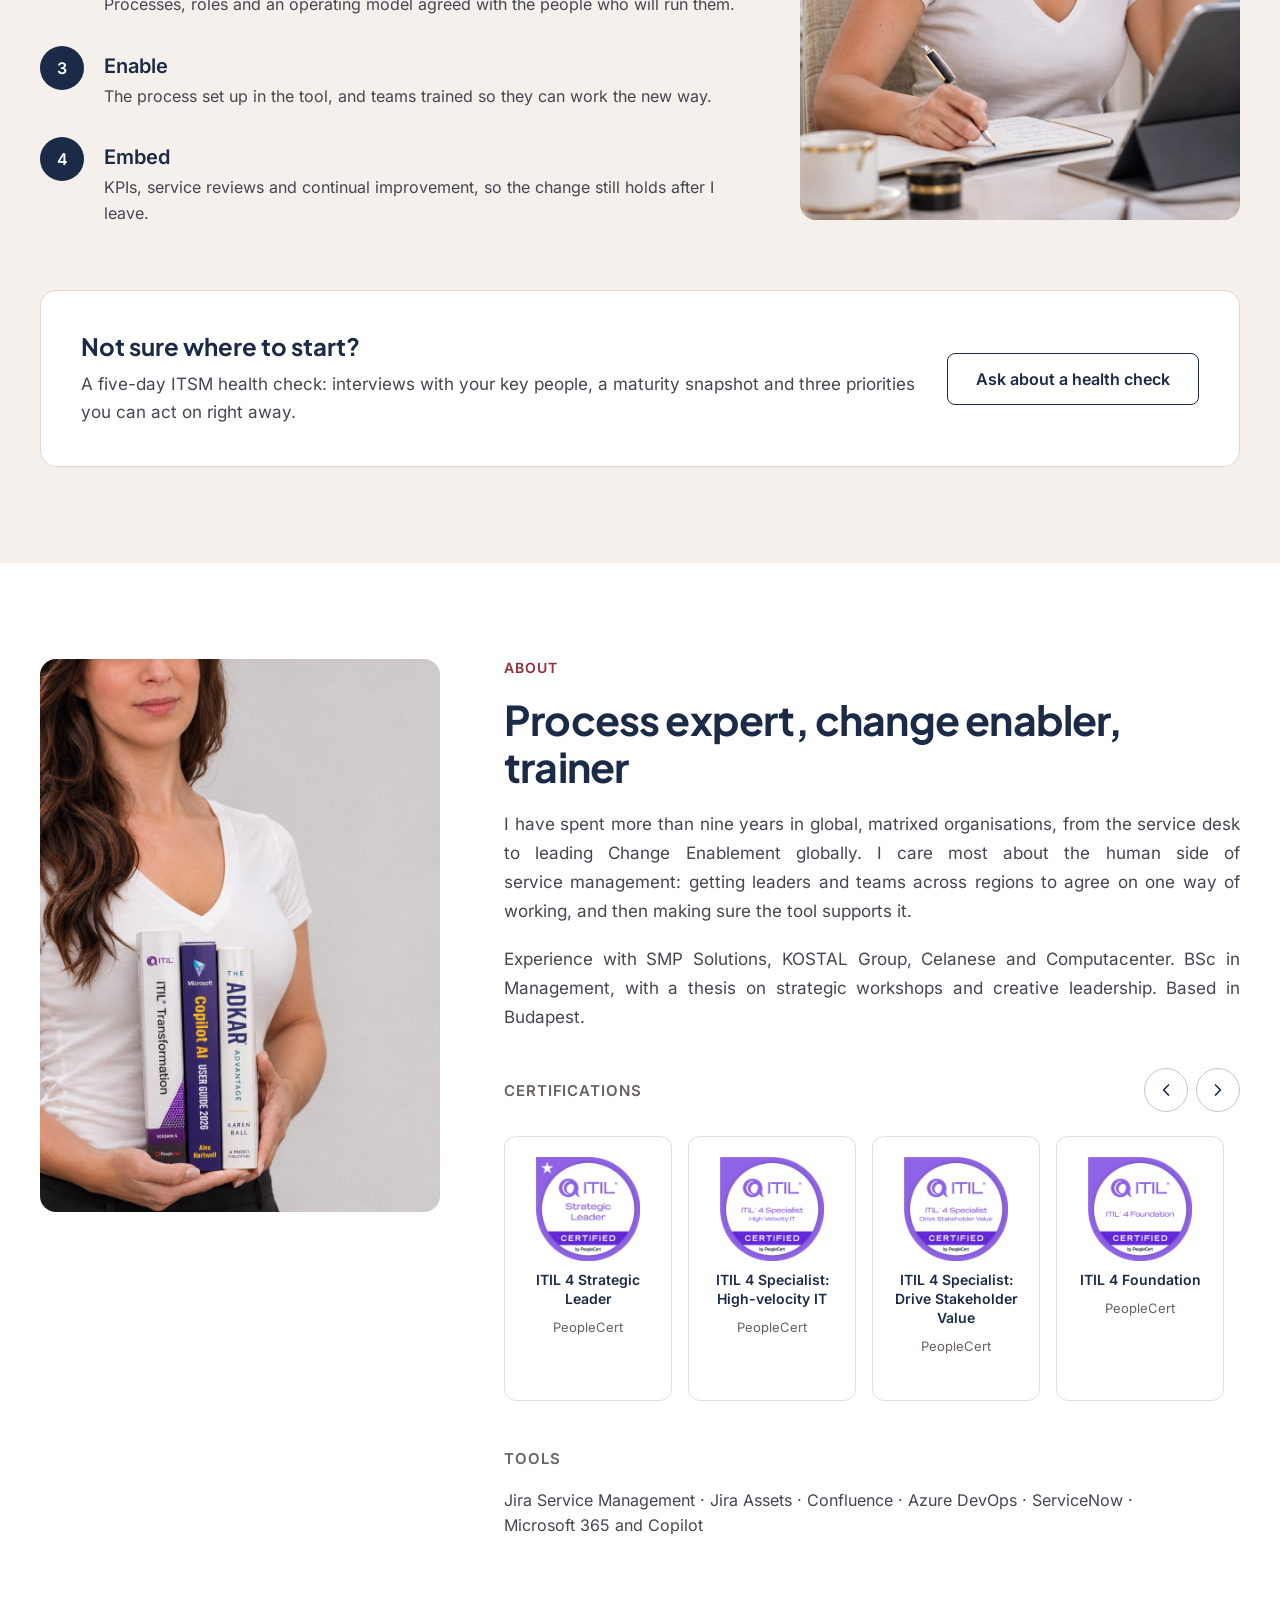
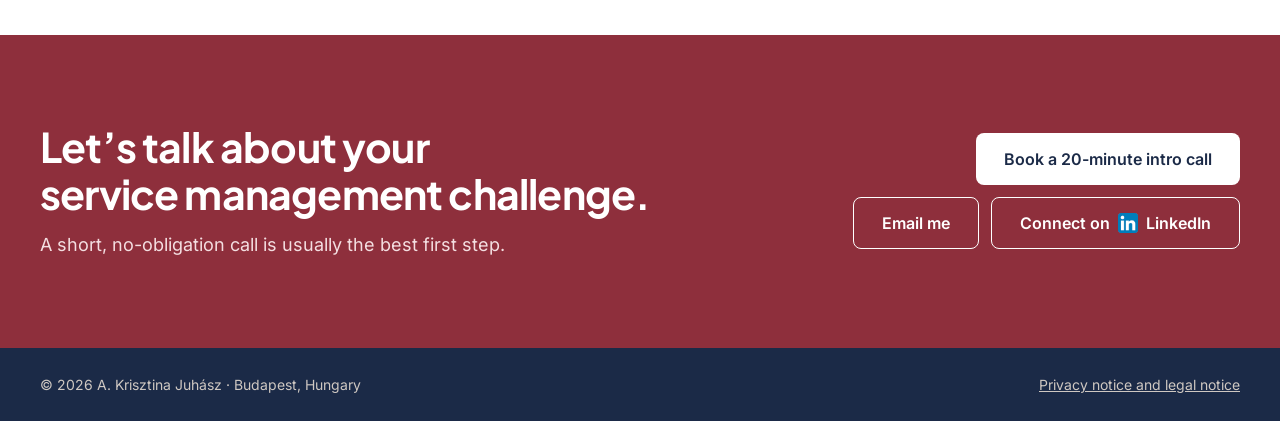
==== commit bbca9200: "Header wordmark: name in Alex Brush (accent red, subtle 3D shadow) with the web address below Co-Aut" ====
--- a/index.html
+++ b/index.html
@@ -33,7 +33,7 @@
 
 <header style="position: sticky; top: 0; z-index: 50; border-bottom: 1px solid #E7DFD7; background: #FFFFFF">
 <div style="max-width: 1200px; margin: 0 auto; padding: 20px 32px; display: flex; flex-wrap: wrap; align-items: center; justify-content: space-between; gap: 16px">
-<a href="#top" style="font-family: 'Plus Jakarta Sans', sans-serif; font-weight: 800; font-size: 23px; color: #1B2A47; text-decoration: none; letter-spacing: -0.01em">A. Krisztina Juhász</a>
+<a href="#top" aria-label="A. Krisztina Juhász – itsmexperthungary.eu" style="display: flex; flex-direction: column; align-items: flex-start; gap: 2px; text-decoration: none"><span style="font-family: 'Alex Brush', cursive; font-weight: 400; font-size: 40px; line-height: 1.05; color: #8E2F3C; text-shadow: 0.6px 0 0 #8E2F3C, -0.4px 0 0 #8E2F3C, 0 0.4px 0 #8E2F3C, 1px 1px 0 #6E2430, 2px 2px 0 #5A1D27, 3px 4px 6px rgba(27, 42, 71, 0.28); padding-right: 8px; white-space: nowrap">A. Krisztina Juhász</span><span style="font-family: Inter, system-ui, sans-serif; font-size: 12px; font-weight: 500; letter-spacing: 0.06em; color: #66615C; padding-left: 4px">www.itsmexperthungary.eu</span></a>
 <button type="button" class="menu-toggle" aria-expanded="false" aria-controls="site-nav" aria-label="Menu"><svg class="i-open" aria-hidden="true" width="22" height="22" viewBox="0 0 24 24" fill="none" stroke="currentColor" stroke-width="2" stroke-linecap="round"><path d="M4 7h16M4 12h16M4 17h16"></path></svg><svg class="i-close" aria-hidden="true" width="22" height="22" viewBox="0 0 24 24" fill="none" stroke="currentColor" stroke-width="2" stroke-linecap="round"><path d="M6 6l12 12M18 6L6 18"></path></svg></button>
 <nav id="site-nav" aria-label="Main" style="display: flex; flex-wrap: wrap; align-items: center; gap: 28px; font-size: 15px; font-weight: 500">
 <a href="#services" style="color: #444650; text-decoration: none">Services</a>
--- a/assets/css/site.css
+++ b/assets/css/site.css
@@ -118,6 +118,26 @@
   unicode-range: U+0000-00FF,U+0131,U+0152-0153,U+02BB-02BC,U+02C6,U+02DA,U+02DC,U+0304,U+0308,U+0329,U+2000-206F,U+20AC,U+2122,U+2191,U+2193,U+2212,U+2215,U+FEFF,U+FFFD;
 }
 
+/* alex-brush-latin-ext-400-normal */
+@font-face {
+  font-family: 'Alex Brush';
+  font-style: normal;
+  font-display: swap;
+  font-weight: 400;
+  src: url(../fonts/alex-brush-latin-ext-400-normal.woff2) format('woff2');
+  unicode-range: U+0100-02BA,U+02BD-02C5,U+02C7-02CC,U+02CE-02D7,U+02DD-02FF,U+0304,U+0308,U+0329,U+1D00-1DBF,U+1E00-1E9F,U+1EF2-1EFF,U+2020,U+20A0-20AB,U+20AD-20C0,U+2113,U+2C60-2C7F,U+A720-A7FF;
+}
+
+/* alex-brush-latin-400-normal */
+@font-face {
+  font-family: 'Alex Brush';
+  font-style: normal;
+  font-display: swap;
+  font-weight: 400;
+  src: url(../fonts/alex-brush-latin-400-normal.woff2) format('woff2');
+  unicode-range: U+0000-00FF,U+0131,U+0152-0153,U+02BB-02BC,U+02C6,U+02DA,U+02DC,U+0304,U+0308,U+0329,U+2000-206F,U+20AC,U+2122,U+2191,U+2193,U+2212,U+2215,U+FEFF,U+FFFD;
+}
+
 html{-webkit-text-size-adjust:100%;scroll-behavior:smooth;scroll-padding-top:96px}
 body{margin:0;background:#FFFFFF}
 img{max-width:100%}
@@ -132,7 +152,8 @@
 .menu-toggle{display:none}
 @media (max-width:640px){
 header>div{padding:10px 16px!important;gap:8px!important;flex-wrap:nowrap!important}
-header>div>a:first-child{font-size:18px!important;white-space:nowrap}
+header>div>a:first-child>span:first-child{font-size:30px!important}
+header>div>a:first-child>span:last-child{font-size:11px!important}
 .menu-toggle{display:inline-flex;align-items:center;justify-content:center;width:44px;height:44px;margin-left:auto;padding:0;border:1px solid #CFC4BA;border-radius:8px;background:#FFFFFF;color:#1B2A47;cursor:pointer}
 .menu-toggle .i-close{display:none}
 header.menu-open .menu-toggle .i-open{display:none}
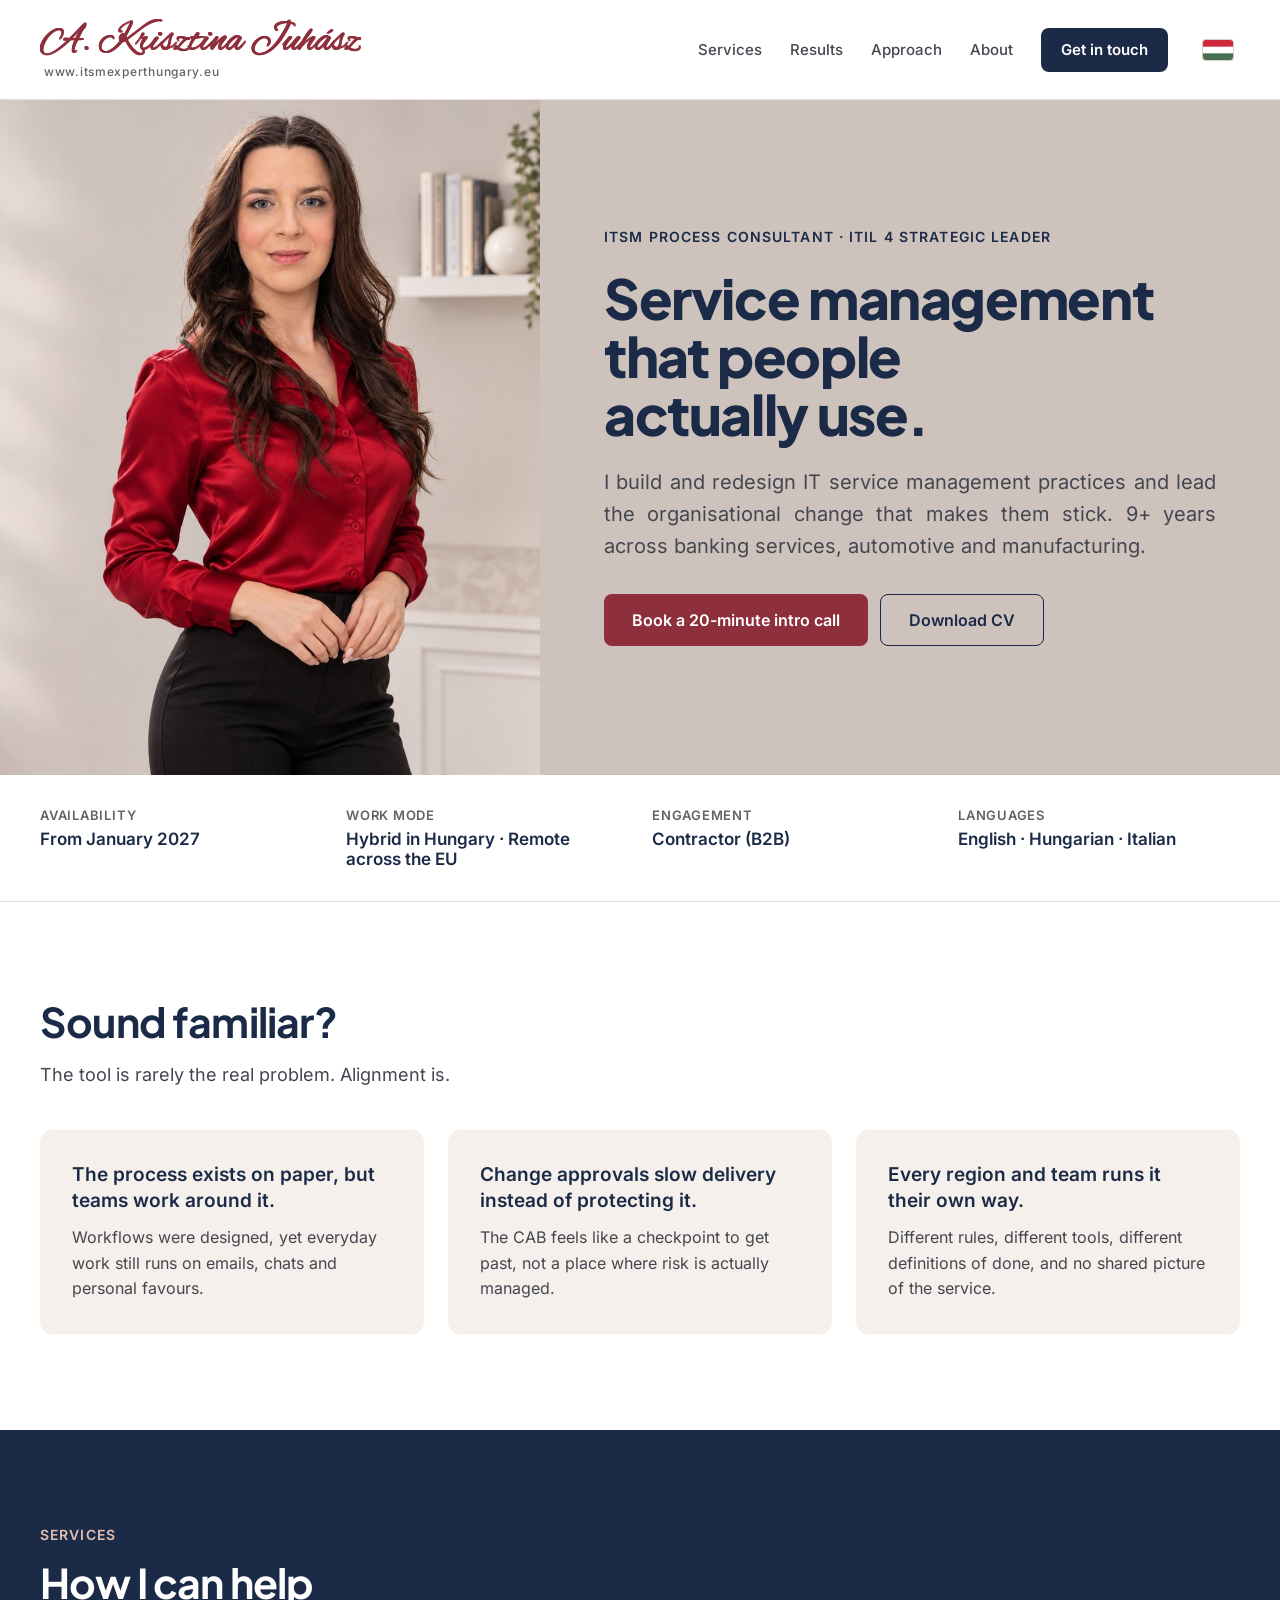
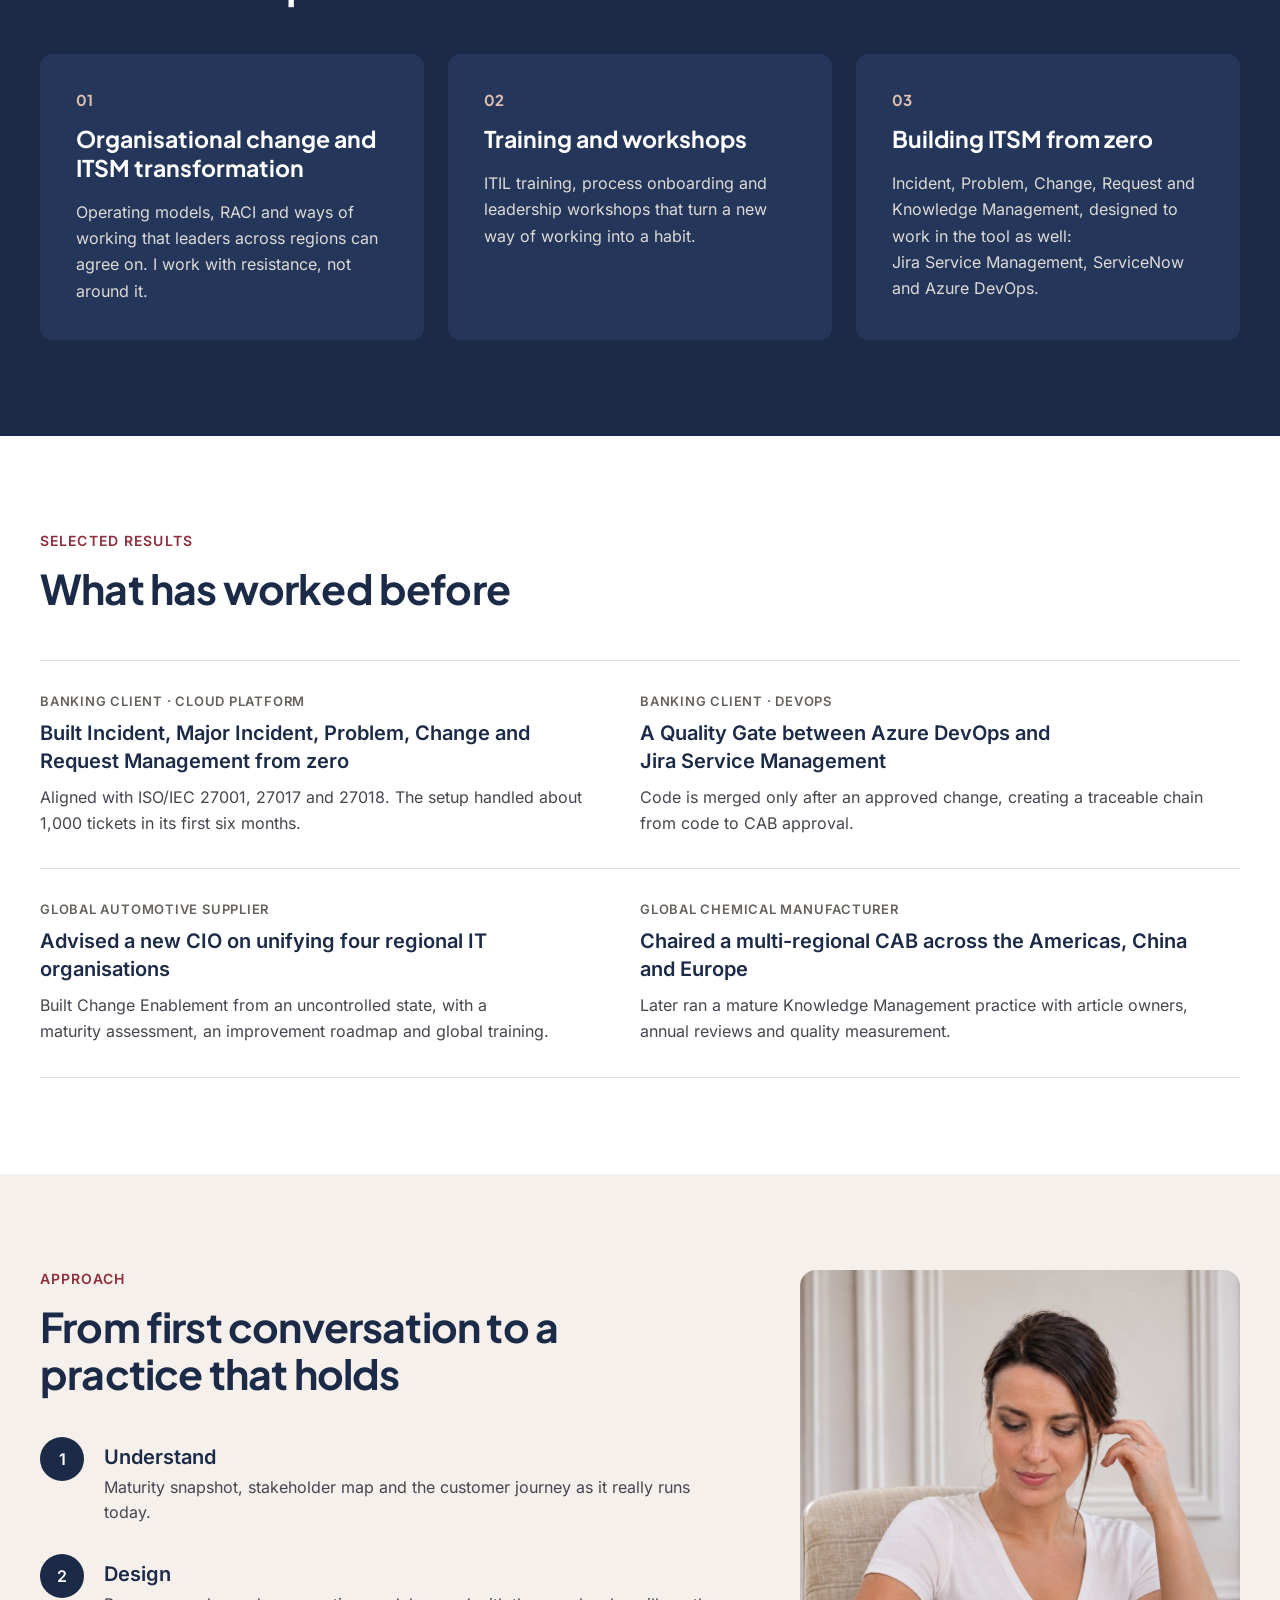
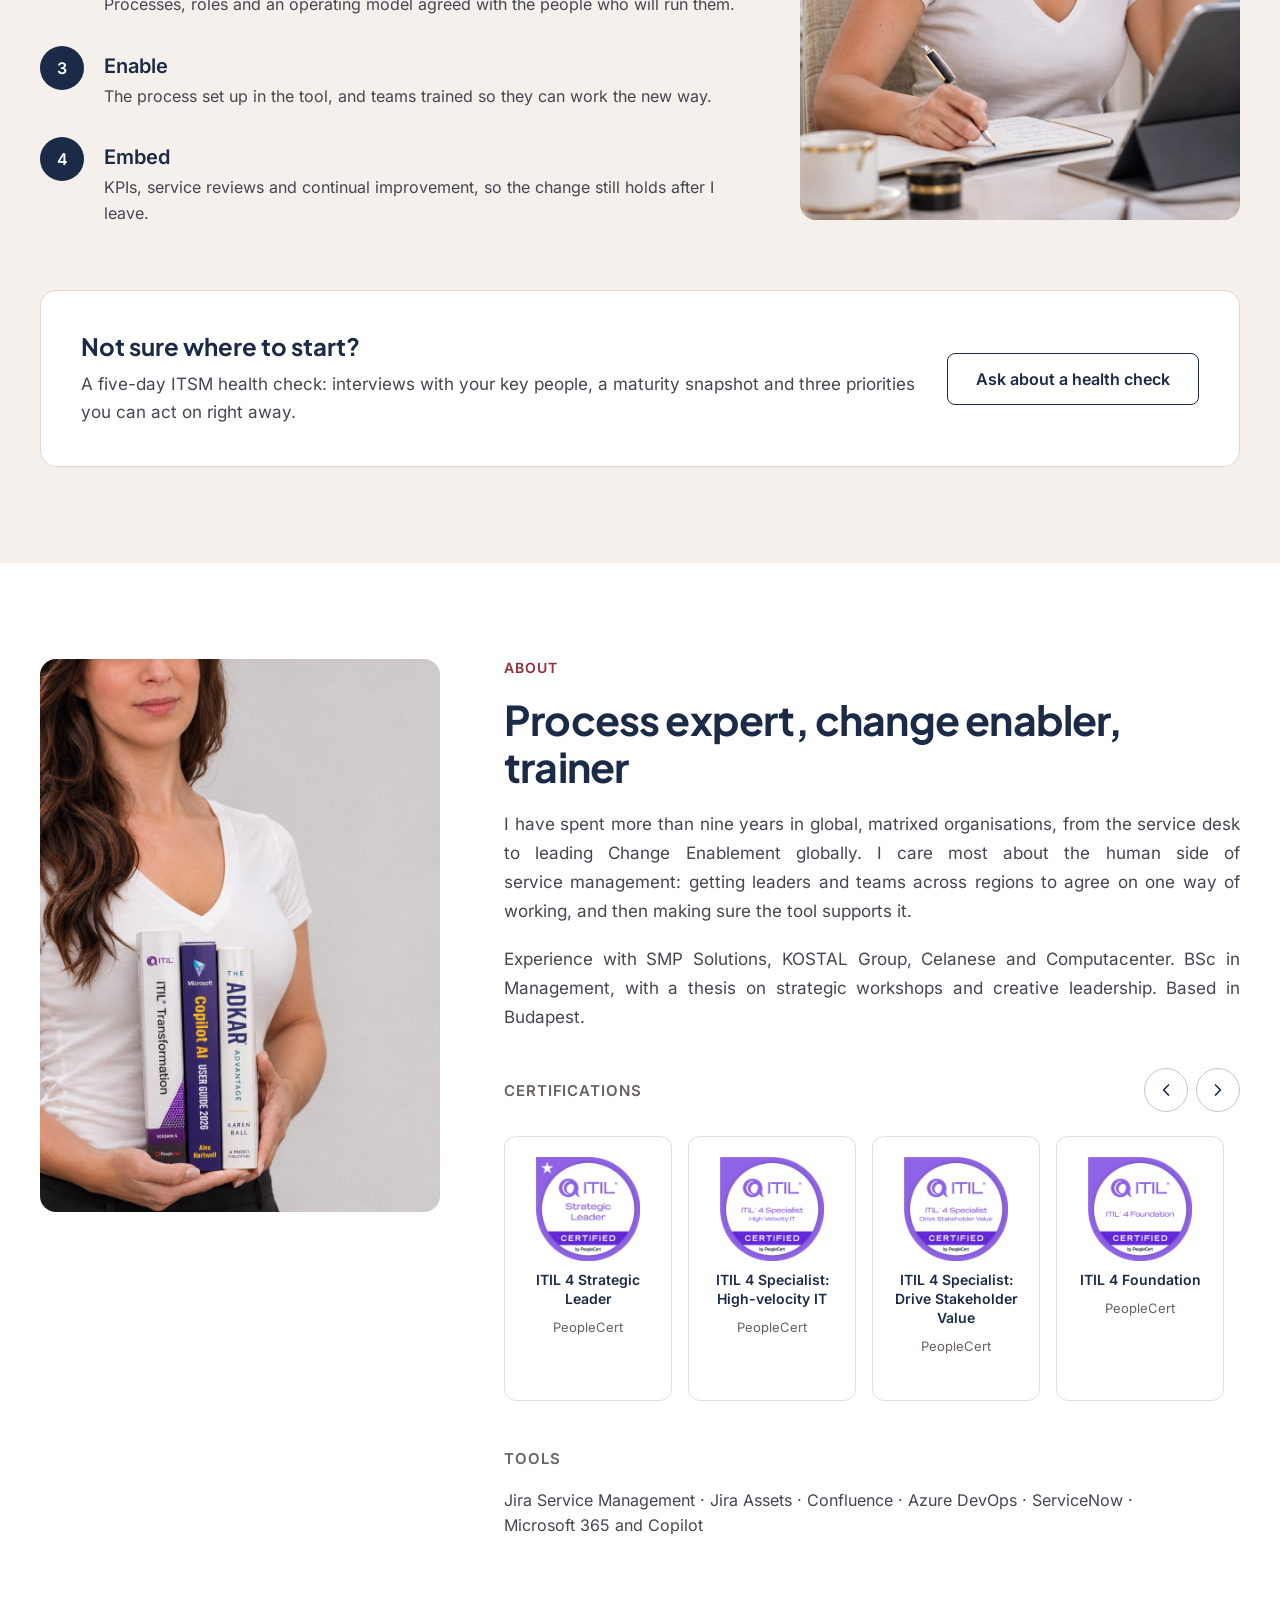
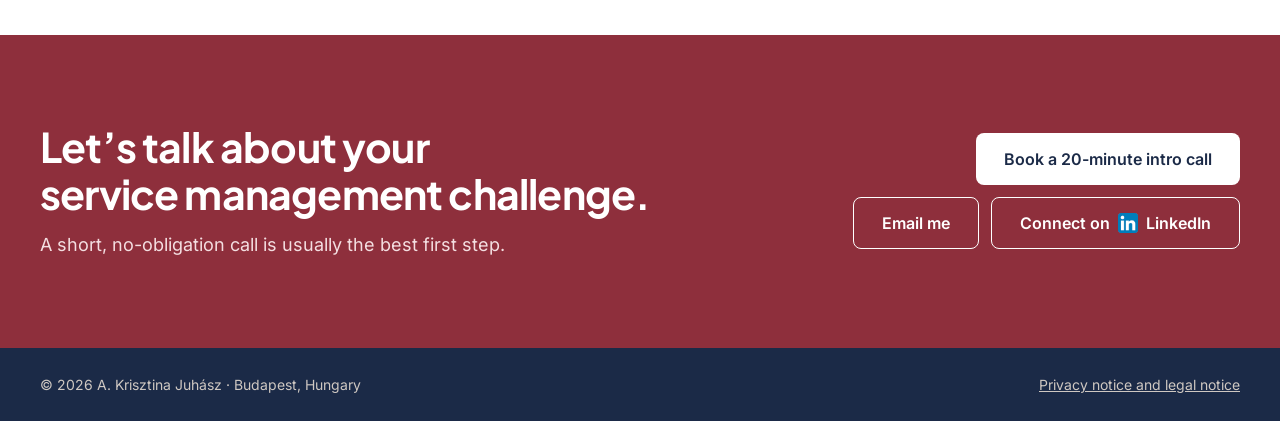
==== commit 7049266a: "Wordmark without shadow; Hungarian pages use Hungarian name order (Juhász A. Krisztina) Co-Authored-" ====
--- a/index.html
+++ b/index.html
@@ -33,7 +33,7 @@
 
 <header style="position: sticky; top: 0; z-index: 50; border-bottom: 1px solid #E7DFD7; background: #FFFFFF">
 <div style="max-width: 1200px; margin: 0 auto; padding: 20px 32px; display: flex; flex-wrap: wrap; align-items: center; justify-content: space-between; gap: 16px">
-<a href="#top" aria-label="A. Krisztina Juhász – itsmexperthungary.eu" style="display: flex; flex-direction: column; align-items: flex-start; gap: 2px; text-decoration: none"><span style="font-family: 'Alex Brush', cursive; font-weight: 400; font-size: 40px; line-height: 1.05; color: #8E2F3C; text-shadow: 0.6px 0 0 #8E2F3C, -0.4px 0 0 #8E2F3C, 0 0.4px 0 #8E2F3C, 1px 1px 0 #6E2430, 2px 2px 0 #5A1D27, 3px 4px 6px rgba(27, 42, 71, 0.28); padding-right: 8px; white-space: nowrap">A. Krisztina Juhász</span><span style="font-family: Inter, system-ui, sans-serif; font-size: 12px; font-weight: 500; letter-spacing: 0.06em; color: #66615C; padding-left: 4px">www.itsmexperthungary.eu</span></a>
+<a href="#top" aria-label="A. Krisztina Juhász – itsmexperthungary.eu" style="display: flex; flex-direction: column; align-items: flex-start; gap: 2px; text-decoration: none"><span style="font-family: 'Alex Brush', cursive; font-weight: 400; font-size: 40px; line-height: 1.05; color: #8E2F3C; text-shadow: 0.9px 0 0 #8E2F3C, -0.5px 0 0 #8E2F3C, 0 0.7px 0 #8E2F3C, 0.5px 0.5px 0 #8E2F3C; padding-right: 8px; white-space: nowrap">A. Krisztina Juhász</span><span style="font-family: Inter, system-ui, sans-serif; font-size: 12px; font-weight: 500; letter-spacing: 0.06em; color: #66615C; padding-left: 4px">www.itsmexperthungary.eu</span></a>
 <button type="button" class="menu-toggle" aria-expanded="false" aria-controls="site-nav" aria-label="Menu"><svg class="i-open" aria-hidden="true" width="22" height="22" viewBox="0 0 24 24" fill="none" stroke="currentColor" stroke-width="2" stroke-linecap="round"><path d="M4 7h16M4 12h16M4 17h16"></path></svg><svg class="i-close" aria-hidden="true" width="22" height="22" viewBox="0 0 24 24" fill="none" stroke="currentColor" stroke-width="2" stroke-linecap="round"><path d="M6 6l12 12M18 6L6 18"></path></svg></button>
 <nav id="site-nav" aria-label="Main" style="display: flex; flex-wrap: wrap; align-items: center; gap: 28px; font-size: 15px; font-weight: 500">
 <a href="#services" style="color: #444650; text-decoration: none">Services</a>
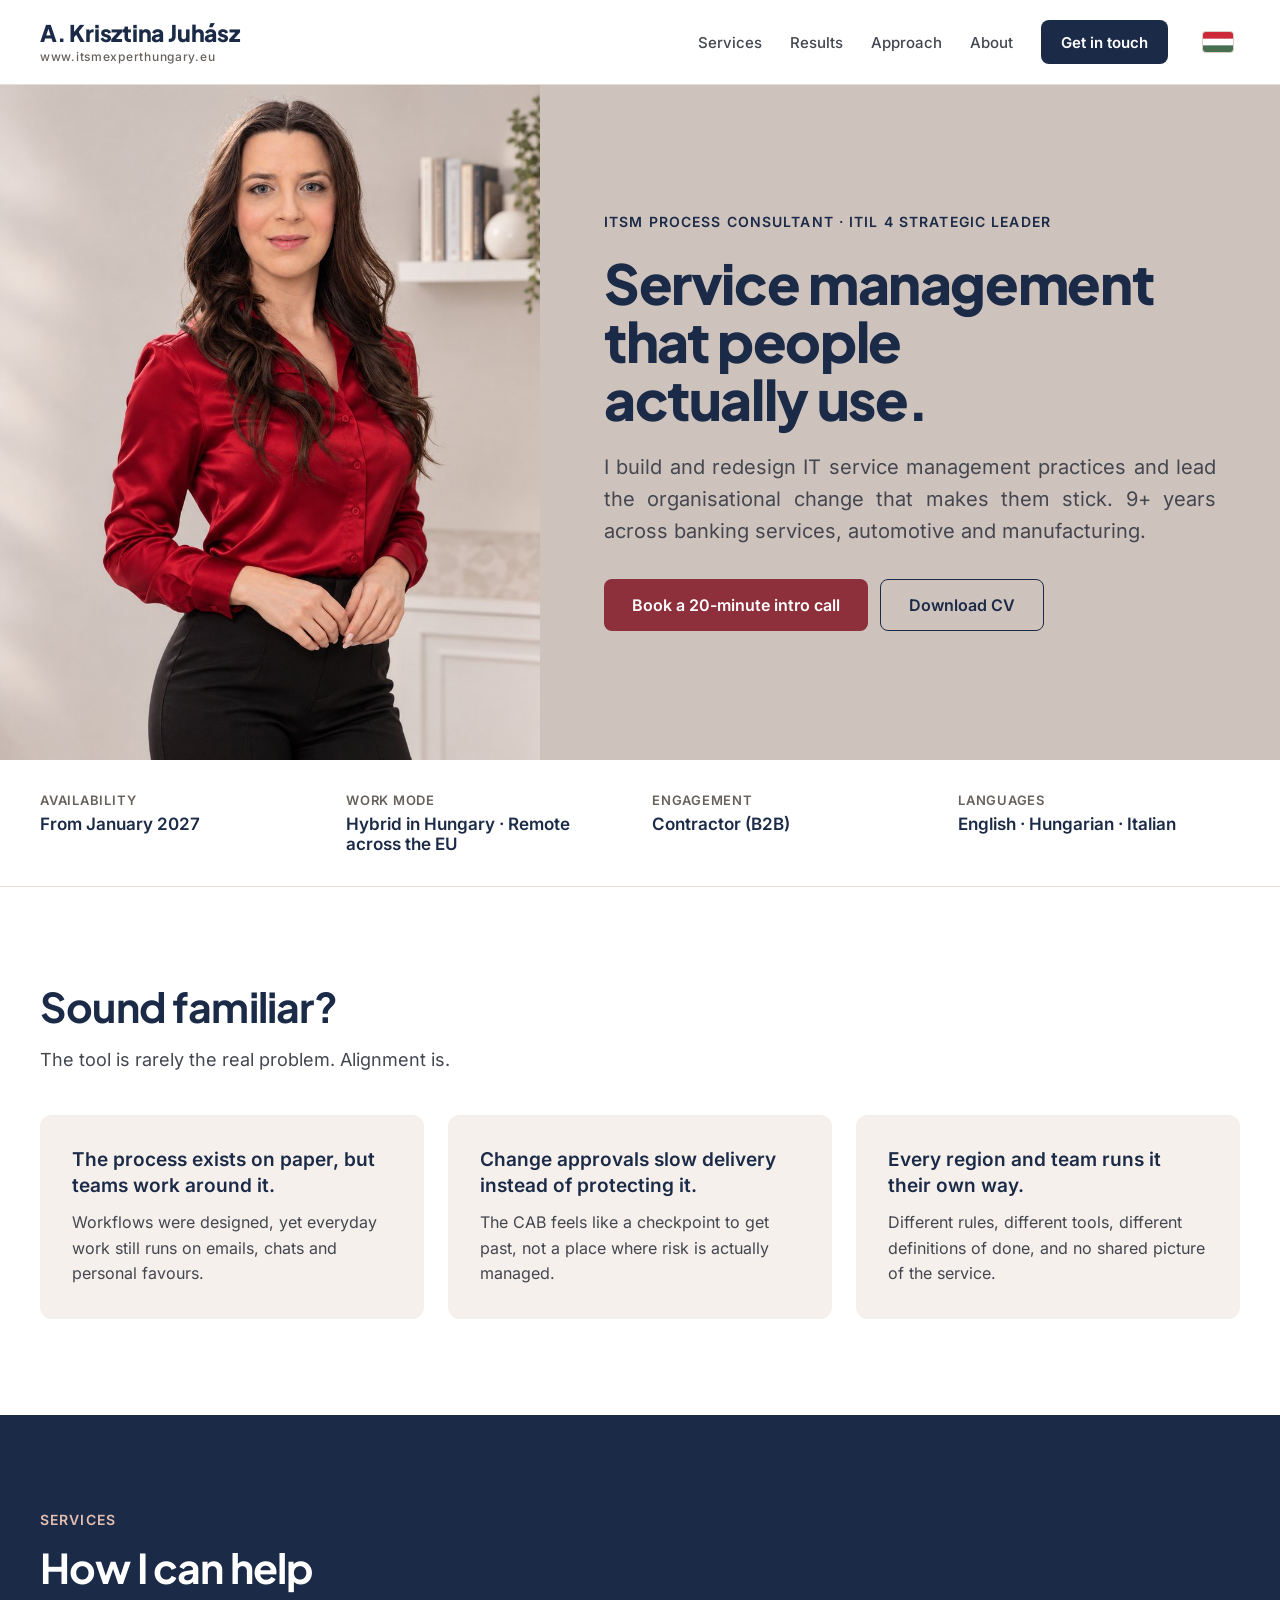
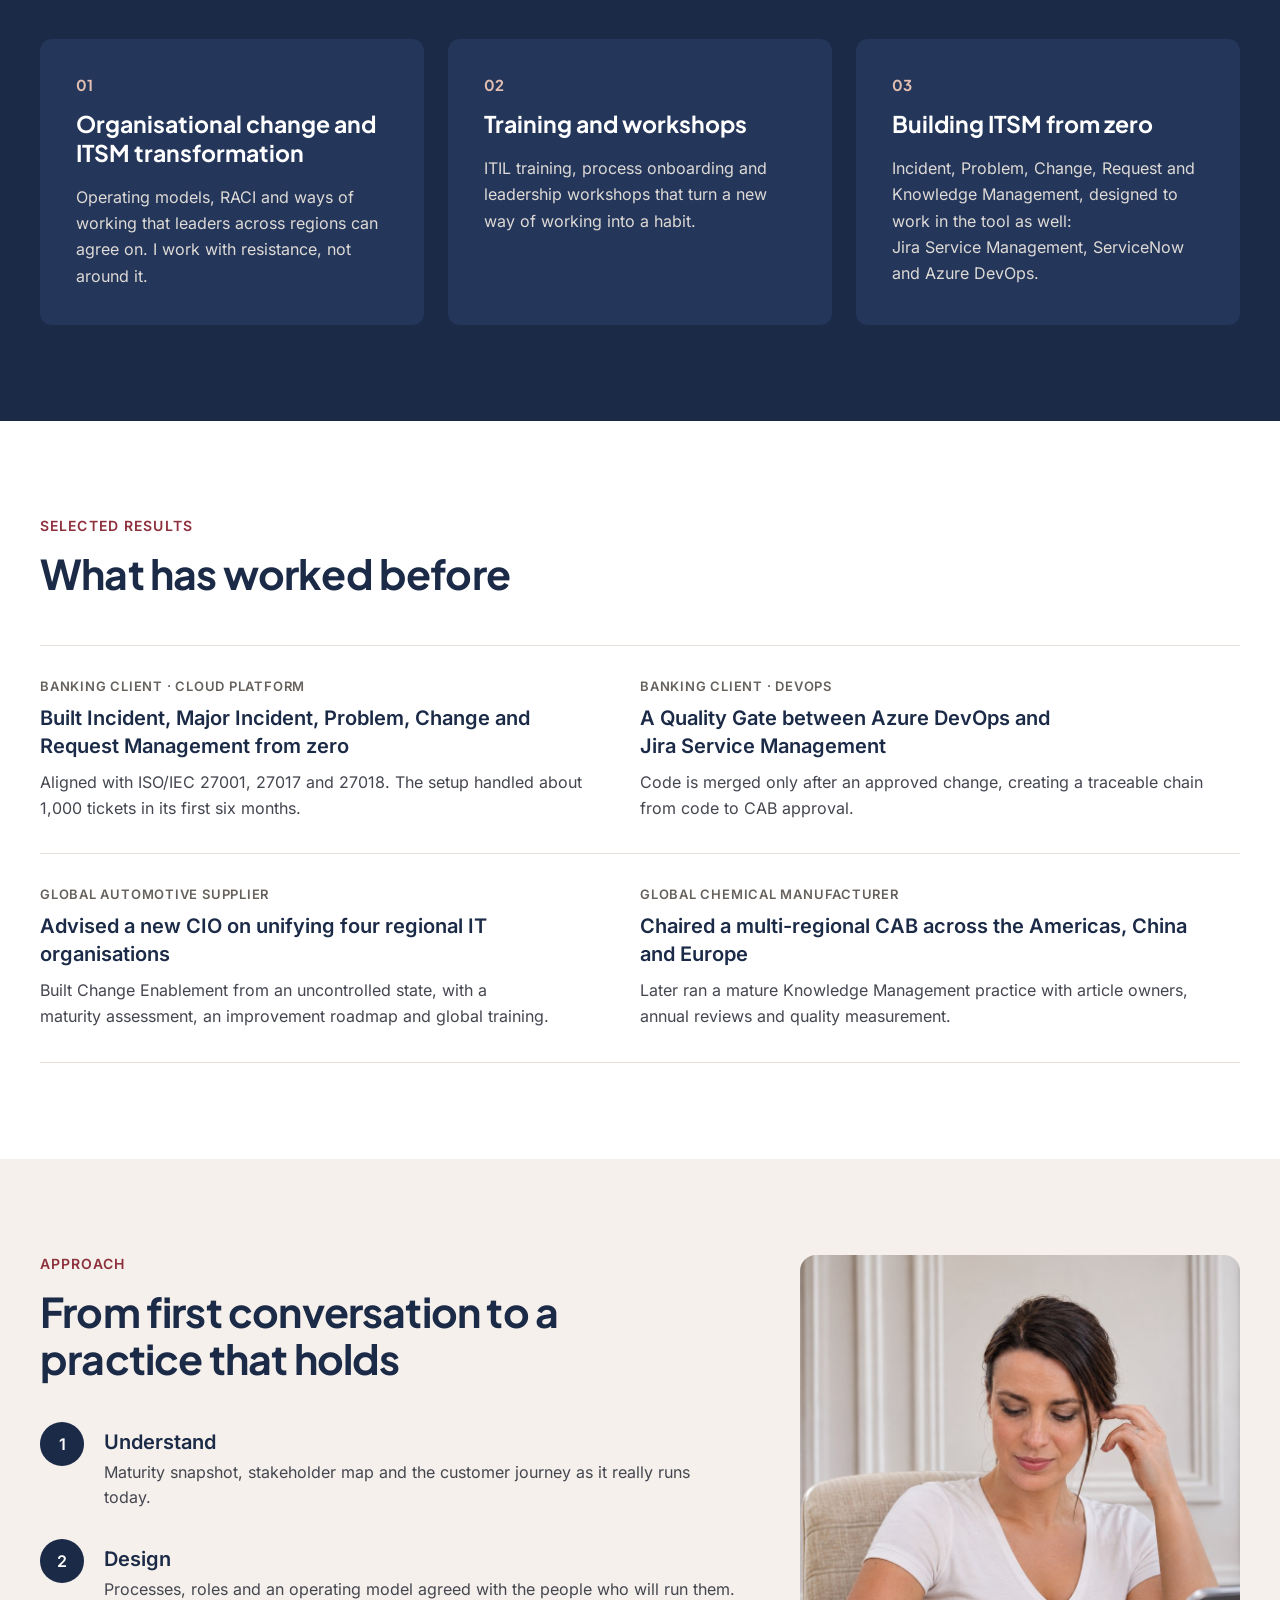
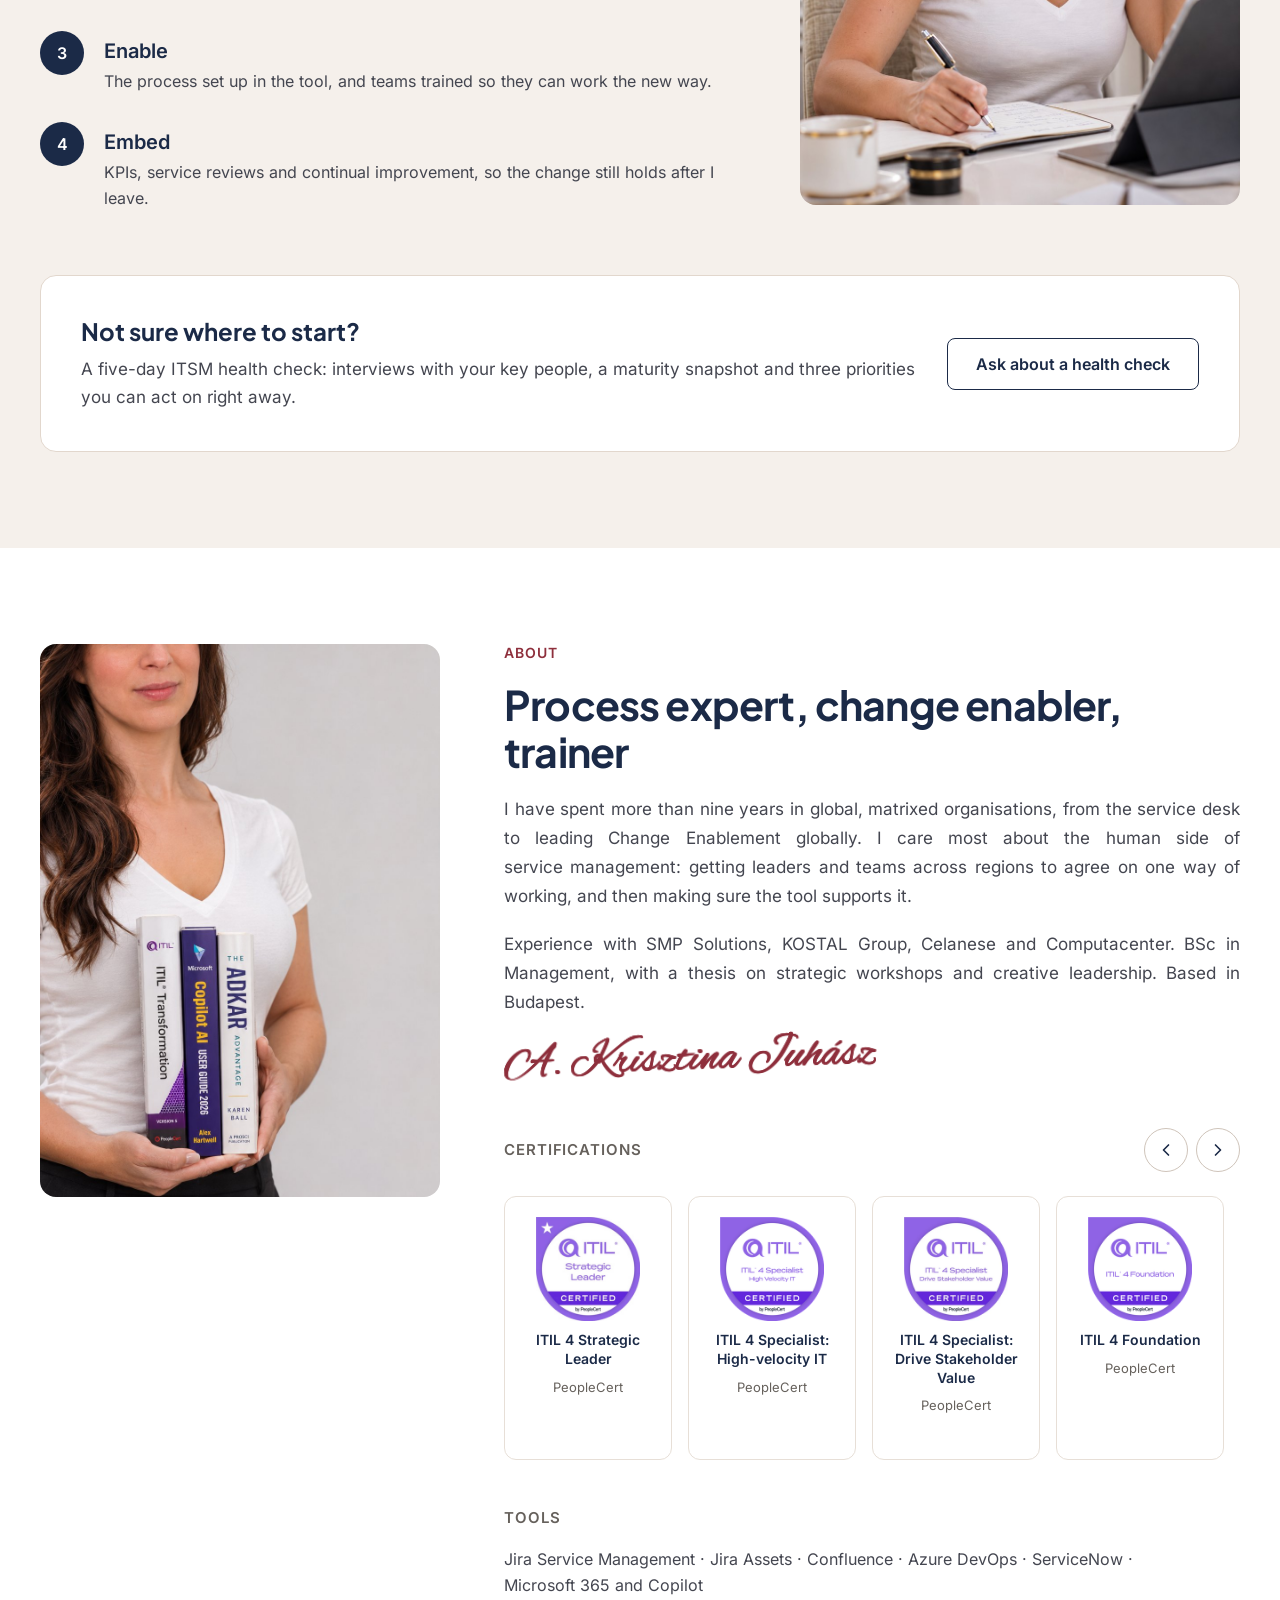
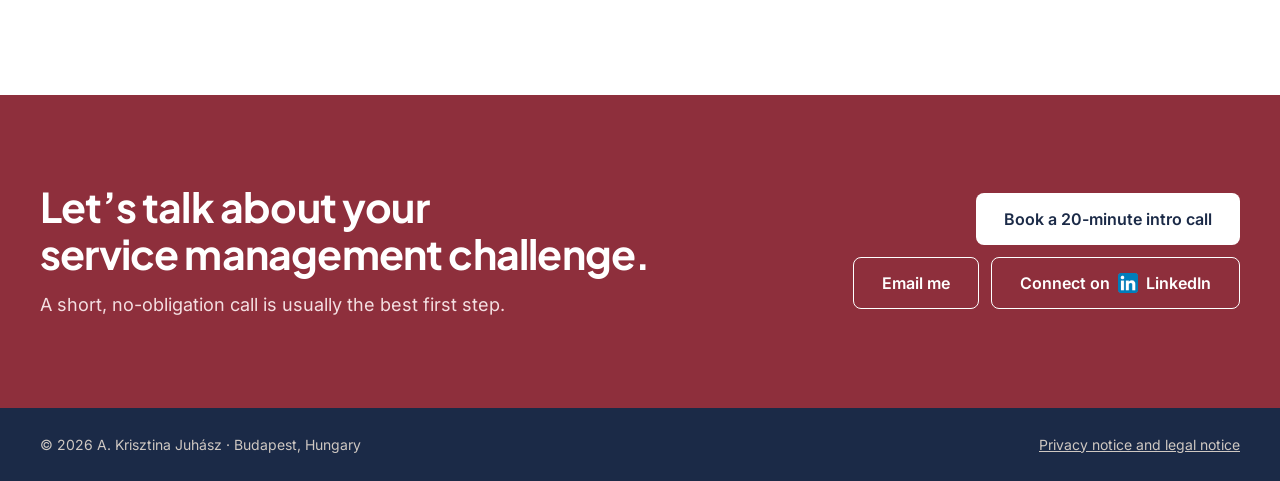
==== commit a2c7c11d: "Clean header wordmark with web address; handwritten signature moved to the About section Co-Authored" ====
--- a/index.html
+++ b/index.html
@@ -33,7 +33,7 @@
 
 <header style="position: sticky; top: 0; z-index: 50; border-bottom: 1px solid #E7DFD7; background: #FFFFFF">
 <div style="max-width: 1200px; margin: 0 auto; padding: 20px 32px; display: flex; flex-wrap: wrap; align-items: center; justify-content: space-between; gap: 16px">
-<a href="#top" aria-label="A. Krisztina Juhász – itsmexperthungary.eu" style="display: flex; flex-direction: column; align-items: flex-start; gap: 2px; text-decoration: none"><span style="font-family: 'Alex Brush', cursive; font-weight: 400; font-size: 40px; line-height: 1.05; color: #8E2F3C; text-shadow: 0.9px 0 0 #8E2F3C, -0.5px 0 0 #8E2F3C, 0 0.7px 0 #8E2F3C, 0.5px 0.5px 0 #8E2F3C; padding-right: 8px; white-space: nowrap">A. Krisztina Juhász</span><span style="font-family: Inter, system-ui, sans-serif; font-size: 12px; font-weight: 500; letter-spacing: 0.06em; color: #66615C; padding-left: 4px">www.itsmexperthungary.eu</span></a>
+<a href="#top" aria-label="A. Krisztina Juhász – itsmexperthungary.eu" style="display: flex; flex-direction: column; align-items: flex-start; gap: 2px; text-decoration: none"><span style="font-family: 'Plus Jakarta Sans', sans-serif; font-weight: 800; font-size: 23px; line-height: 1.15; color: #1B2A47; letter-spacing: -0.01em; white-space: nowrap">A. Krisztina Juhász</span><span style="font-family: Inter, system-ui, sans-serif; font-size: 12px; font-weight: 500; letter-spacing: 0.06em; color: #66615C">www.itsmexperthungary.eu</span></a>
 <button type="button" class="menu-toggle" aria-expanded="false" aria-controls="site-nav" aria-label="Menu"><svg class="i-open" aria-hidden="true" width="22" height="22" viewBox="0 0 24 24" fill="none" stroke="currentColor" stroke-width="2" stroke-linecap="round"><path d="M4 7h16M4 12h16M4 17h16"></path></svg><svg class="i-close" aria-hidden="true" width="22" height="22" viewBox="0 0 24 24" fill="none" stroke="currentColor" stroke-width="2" stroke-linecap="round"><path d="M6 6l12 12M18 6L6 18"></path></svg></button>
 <nav id="site-nav" aria-label="Main" style="display: flex; flex-wrap: wrap; align-items: center; gap: 28px; font-size: 15px; font-weight: 500">
 <a href="#services" style="color: #444650; text-decoration: none">Services</a>
@@ -228,6 +228,7 @@
 <h2 id="about-h" style="margin: 0; font-family: 'Plus Jakarta Sans', sans-serif; font-weight: 700; font-size: clamp(30px, 3.2vw, 42px); line-height: 1.15; letter-spacing: -0.02em">Process expert, change enabler, trainer</h2>
 <p style="margin: 0; font-size: 17px; line-height: 1.7; color: #444650; text-align: justify">I have spent more than nine years in global, matrixed organisations, from the service desk to leading Change Enablement globally. I care most about the human side of service management: getting leaders and teams across regions to agree on one way of working, and then making sure the tool supports it.</p>
 <p style="margin: 0; font-size: 17px; line-height: 1.7; color: #444650; text-align: justify">Experience with SMP Solutions, KOSTAL Group, Celanese and Computacenter. BSc in Management, with a thesis on strategic workshops and creative leadership. Based in Budapest.</p>
+<p aria-hidden="true" style="margin: 4px 0 0; font-family: 'Alex Brush', cursive; font-weight: 400; font-size: 46px; line-height: 1.1; color: #8E2F3C; text-shadow: 0.9px 0 0 #8E2F3C, -0.5px 0 0 #8E2F3C, 0 0.7px 0 #8E2F3C, 0.5px 0.5px 0 #8E2F3C; transform: rotate(-2deg); transform-origin: left center">A. Krisztina Juhász</p>
 <div style="margin-top: 16px; display: flex; align-items: center; justify-content: space-between; gap: 16px">
 <h3 style="margin: 0; font-size: 15px; font-weight: 600; letter-spacing: 0.06em; text-transform: uppercase; color: #66615C">Certifications</h3>
 <div style="display: flex; gap: 8px">
--- a/assets/css/site.css
+++ b/assets/css/site.css
@@ -152,7 +152,8 @@
 .menu-toggle{display:none}
 @media (max-width:640px){
 header>div{padding:10px 16px!important;gap:8px!important;flex-wrap:nowrap!important}
-header>div>a:first-child>span:first-child{font-size:30px!important}
+header>div>a:first-child>span:first-child{font-size:18px!important}
+#about p[aria-hidden]{font-size:38px!important}
 header>div>a:first-child>span:last-child{font-size:11px!important}
 .menu-toggle{display:inline-flex;align-items:center;justify-content:center;width:44px;height:44px;margin-left:auto;padding:0;border:1px solid #CFC4BA;border-radius:8px;background:#FFFFFF;color:#1B2A47;cursor:pointer}
 .menu-toggle .i-close{display:none}
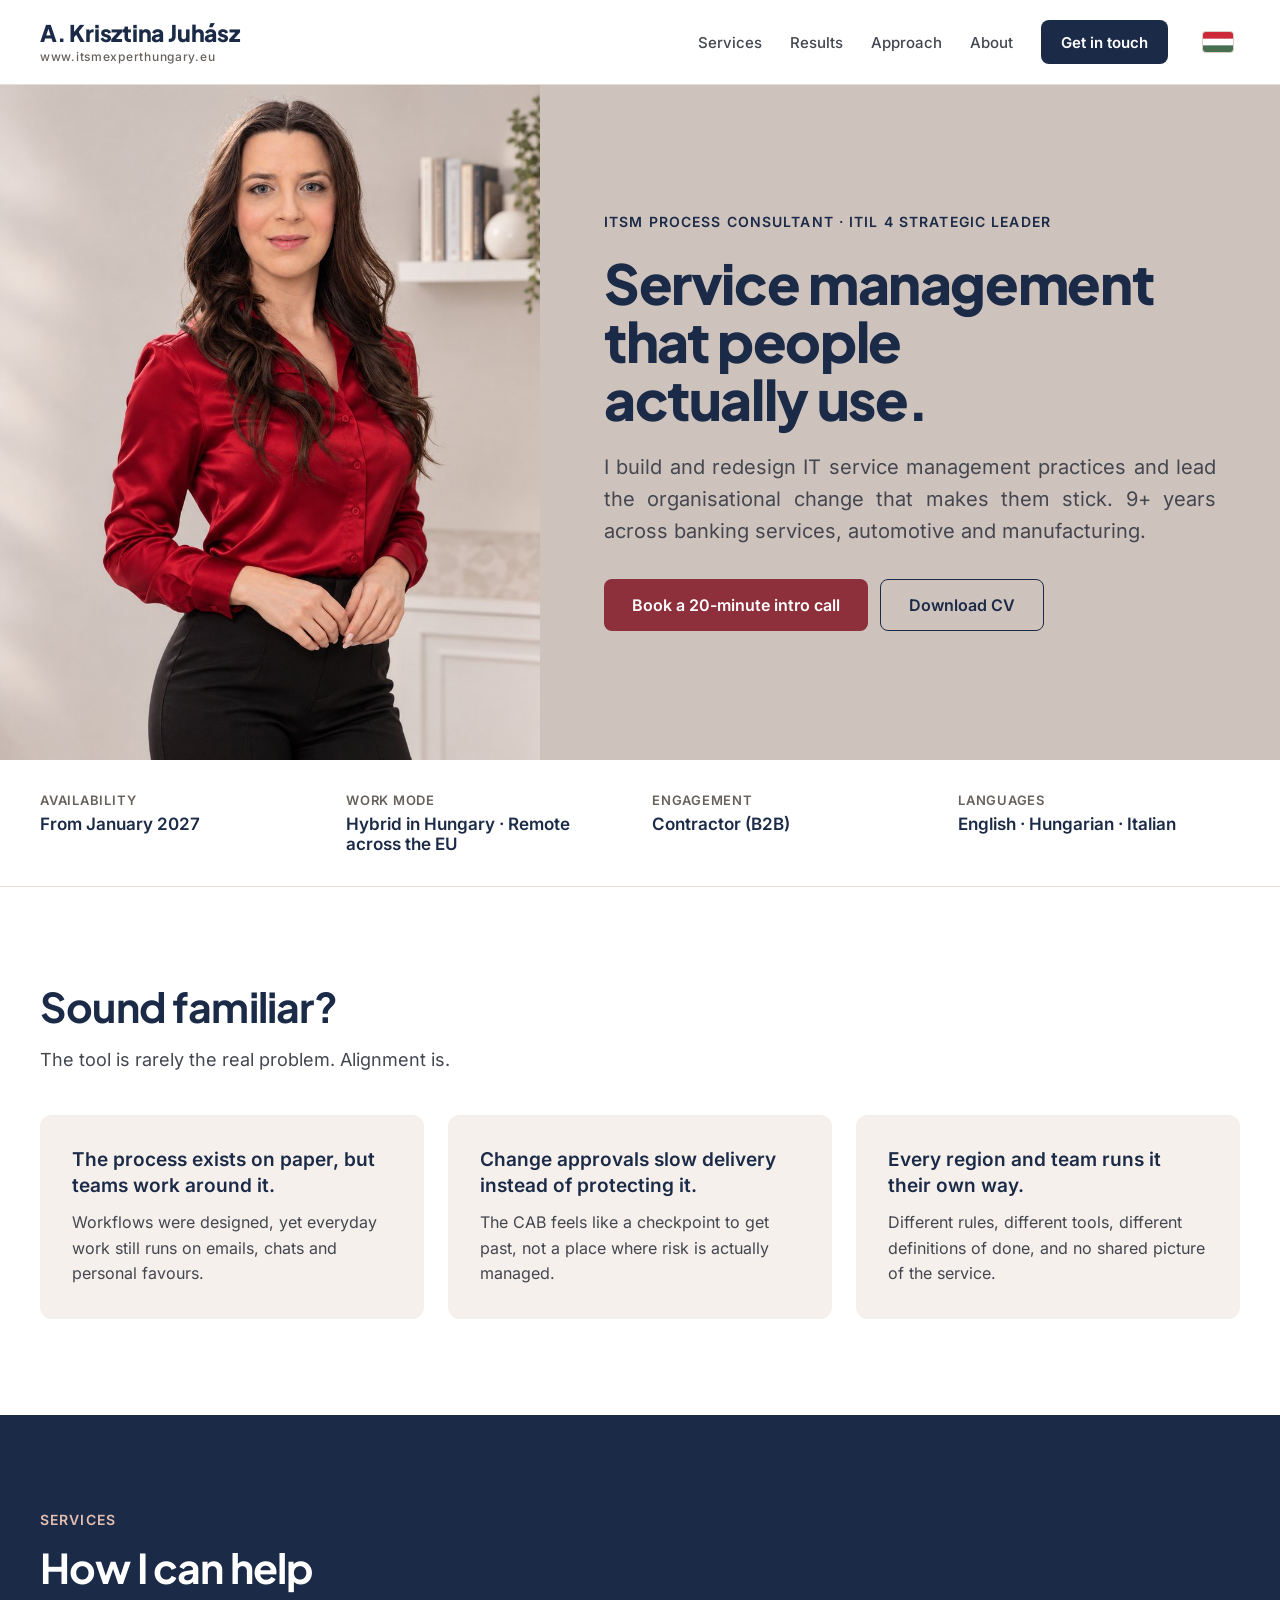
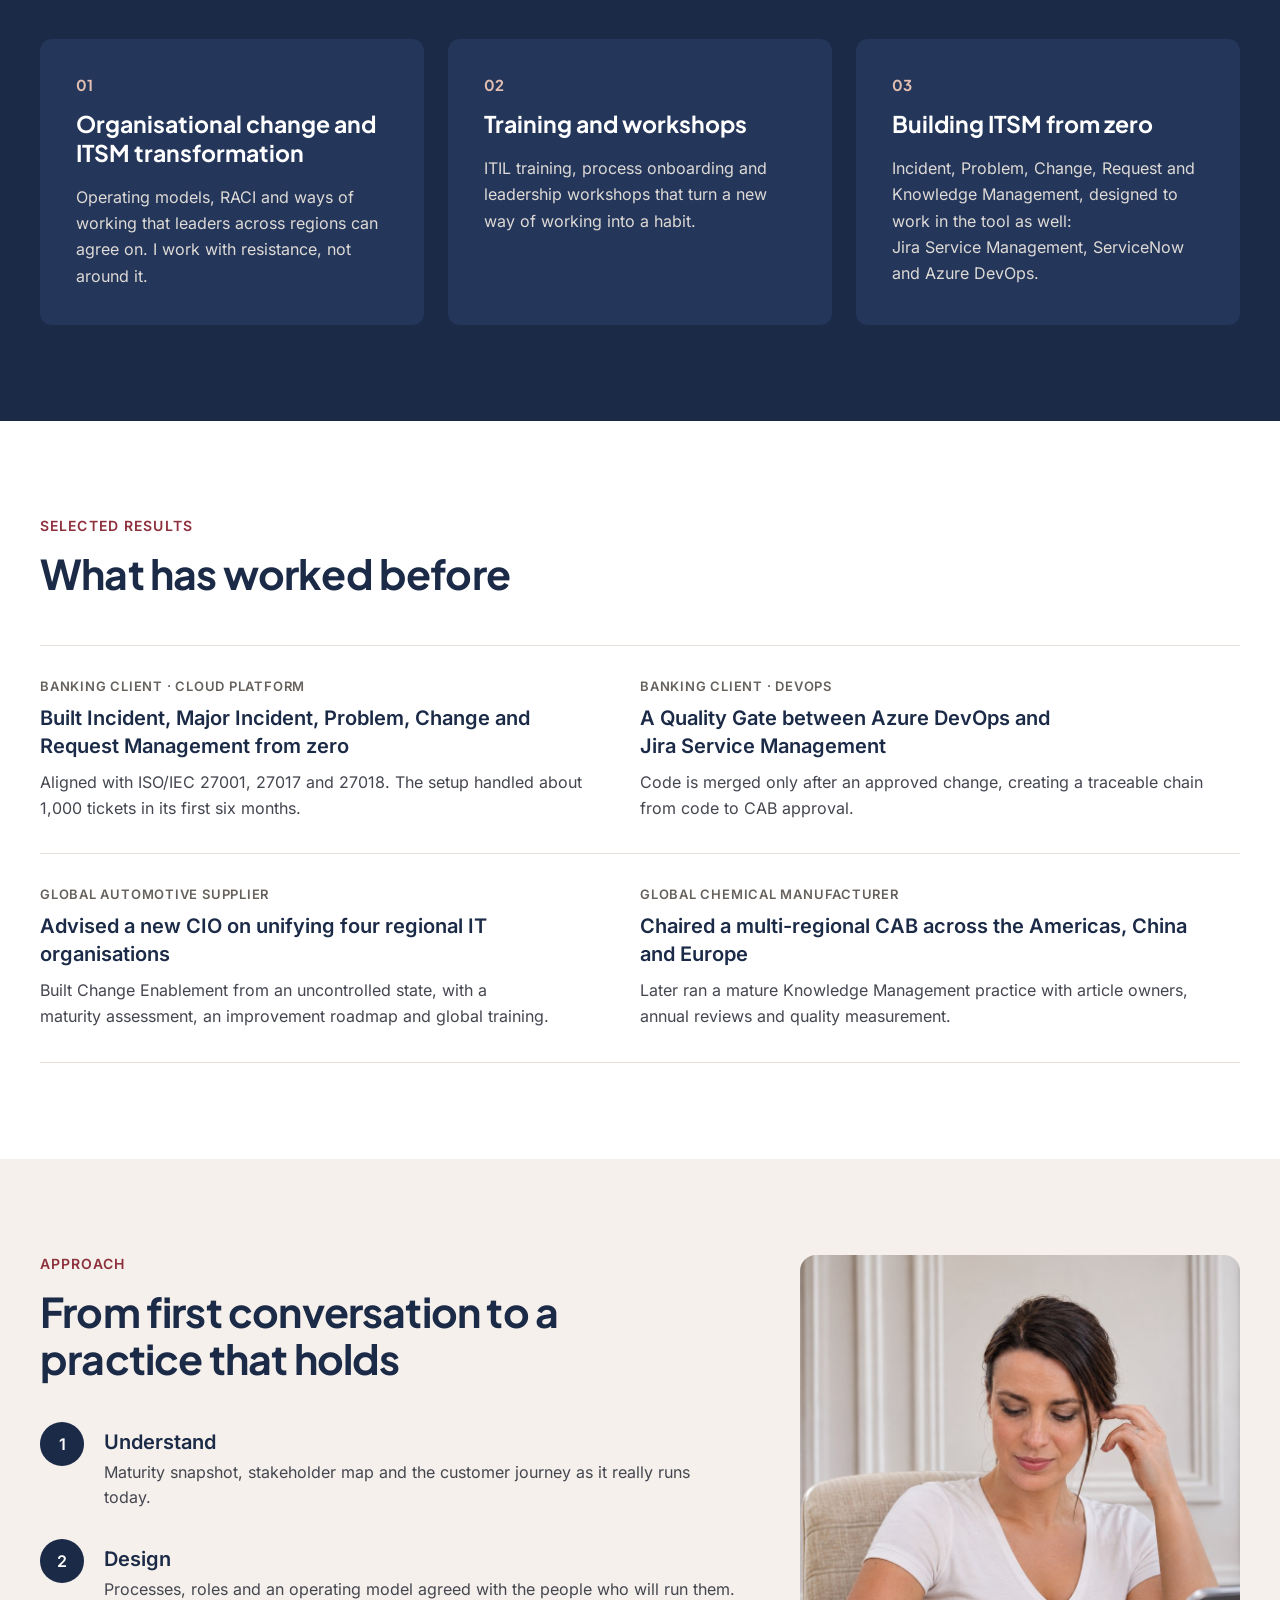
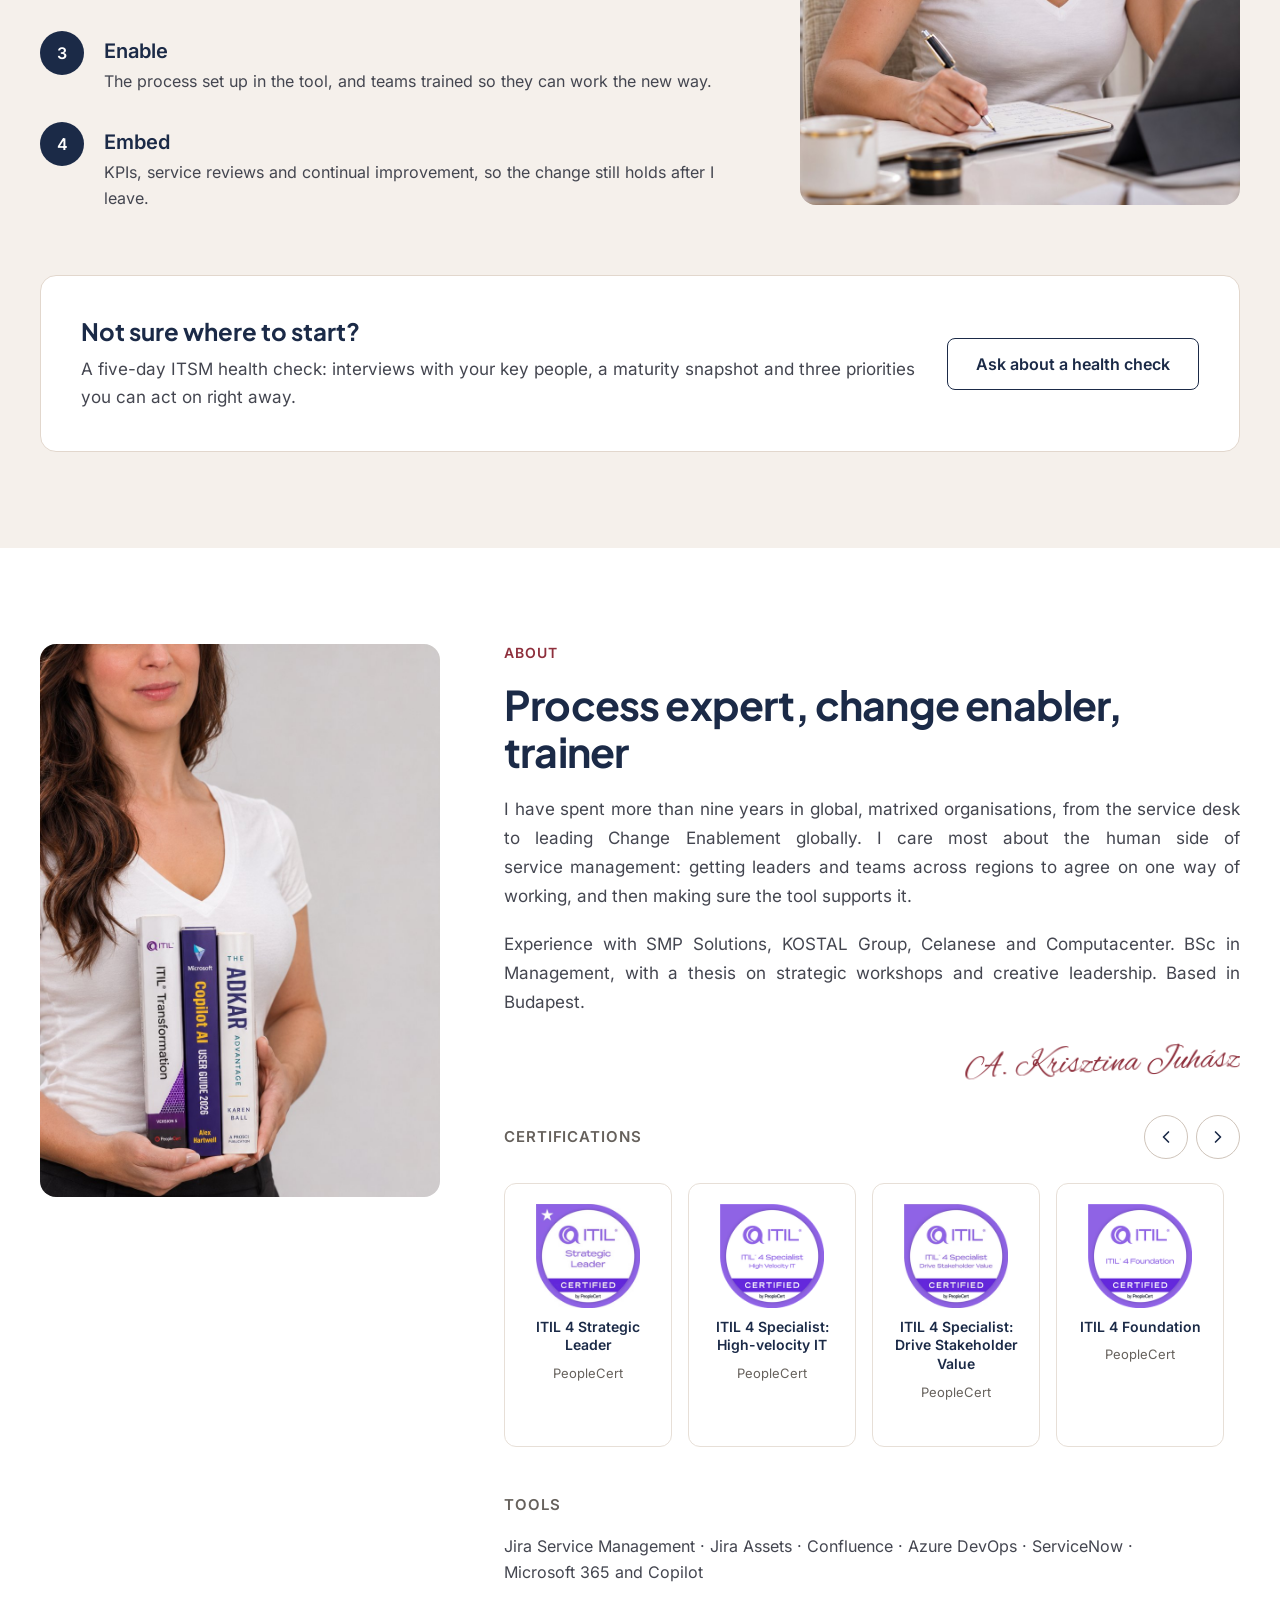
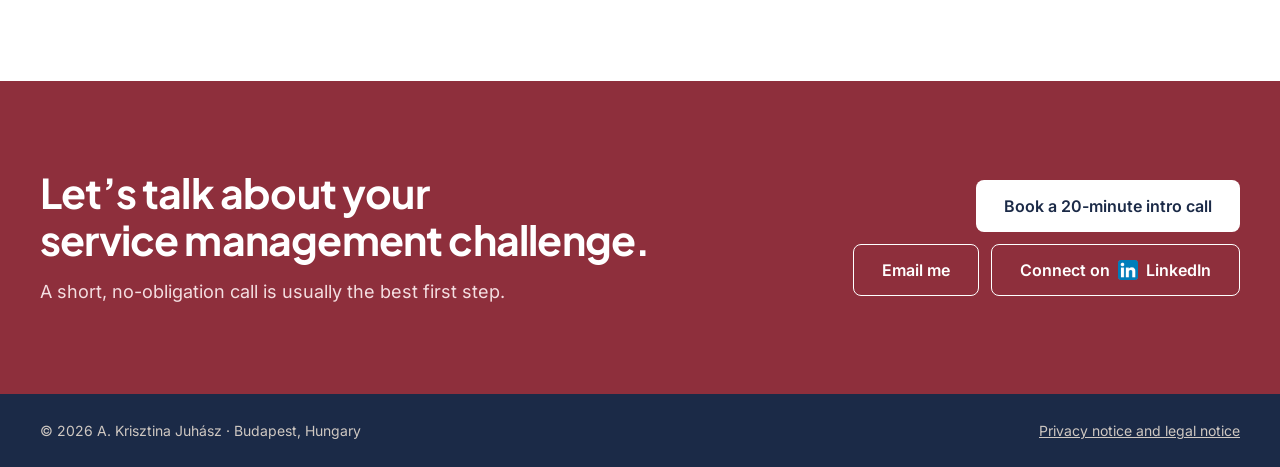
==== commit 436de07e: "About signature: smaller, regular weight, right-aligned Co-Authored-By: Claude Opus 5.5 <noreply@ant" ====
--- a/index.html
+++ b/index.html
@@ -228,7 +228,7 @@
 <h2 id="about-h" style="margin: 0; font-family: 'Plus Jakarta Sans', sans-serif; font-weight: 700; font-size: clamp(30px, 3.2vw, 42px); line-height: 1.15; letter-spacing: -0.02em">Process expert, change enabler, trainer</h2>
 <p style="margin: 0; font-size: 17px; line-height: 1.7; color: #444650; text-align: justify">I have spent more than nine years in global, matrixed organisations, from the service desk to leading Change Enablement globally. I care most about the human side of service management: getting leaders and teams across regions to agree on one way of working, and then making sure the tool supports it.</p>
 <p style="margin: 0; font-size: 17px; line-height: 1.7; color: #444650; text-align: justify">Experience with SMP Solutions, KOSTAL Group, Celanese and Computacenter. BSc in Management, with a thesis on strategic workshops and creative leadership. Based in Budapest.</p>
-<p aria-hidden="true" style="margin: 4px 0 0; font-family: 'Alex Brush', cursive; font-weight: 400; font-size: 46px; line-height: 1.1; color: #8E2F3C; text-shadow: 0.9px 0 0 #8E2F3C, -0.5px 0 0 #8E2F3C, 0 0.7px 0 #8E2F3C, 0.5px 0.5px 0 #8E2F3C; transform: rotate(-2deg); transform-origin: left center">A. Krisztina Juhász</p>
+<p aria-hidden="true" style="margin: 4px 0 0; font-family: 'Alex Brush', cursive; font-weight: 400; font-size: 34px; line-height: 1.1; color: #8E2F3C; text-align: right; transform: rotate(-2deg); transform-origin: right center">A. Krisztina Juhász</p>
 <div style="margin-top: 16px; display: flex; align-items: center; justify-content: space-between; gap: 16px">
 <h3 style="margin: 0; font-size: 15px; font-weight: 600; letter-spacing: 0.06em; text-transform: uppercase; color: #66615C">Certifications</h3>
 <div style="display: flex; gap: 8px">
--- a/assets/css/site.css
+++ b/assets/css/site.css
@@ -153,7 +153,7 @@
 @media (max-width:640px){
 header>div{padding:10px 16px!important;gap:8px!important;flex-wrap:nowrap!important}
 header>div>a:first-child>span:first-child{font-size:18px!important}
-#about p[aria-hidden]{font-size:38px!important}
+#about p[aria-hidden]{font-size:30px!important;text-align:right!important}
 header>div>a:first-child>span:last-child{font-size:11px!important}
 .menu-toggle{display:inline-flex;align-items:center;justify-content:center;width:44px;height:44px;margin-left:auto;padding:0;border:1px solid #CFC4BA;border-radius:8px;background:#FFFFFF;color:#1B2A47;cursor:pointer}
 .menu-toggle .i-close{display:none}
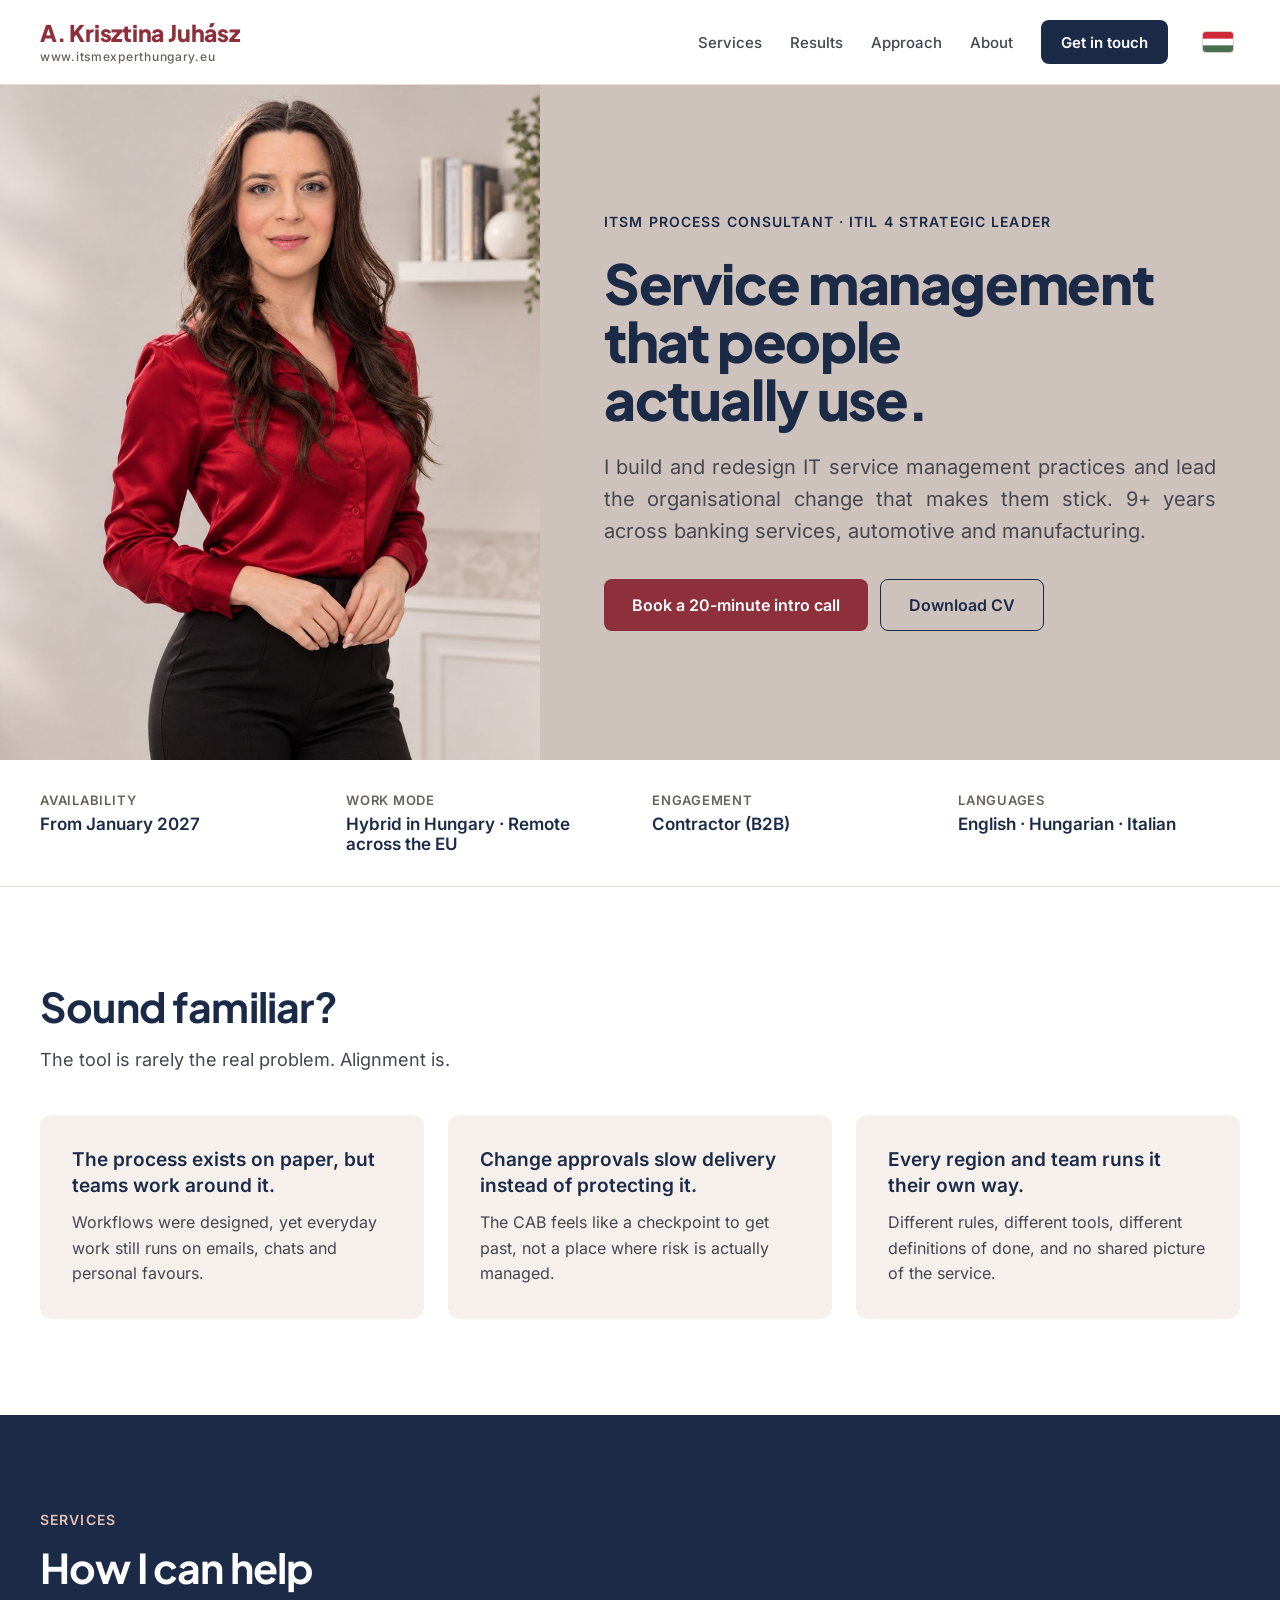
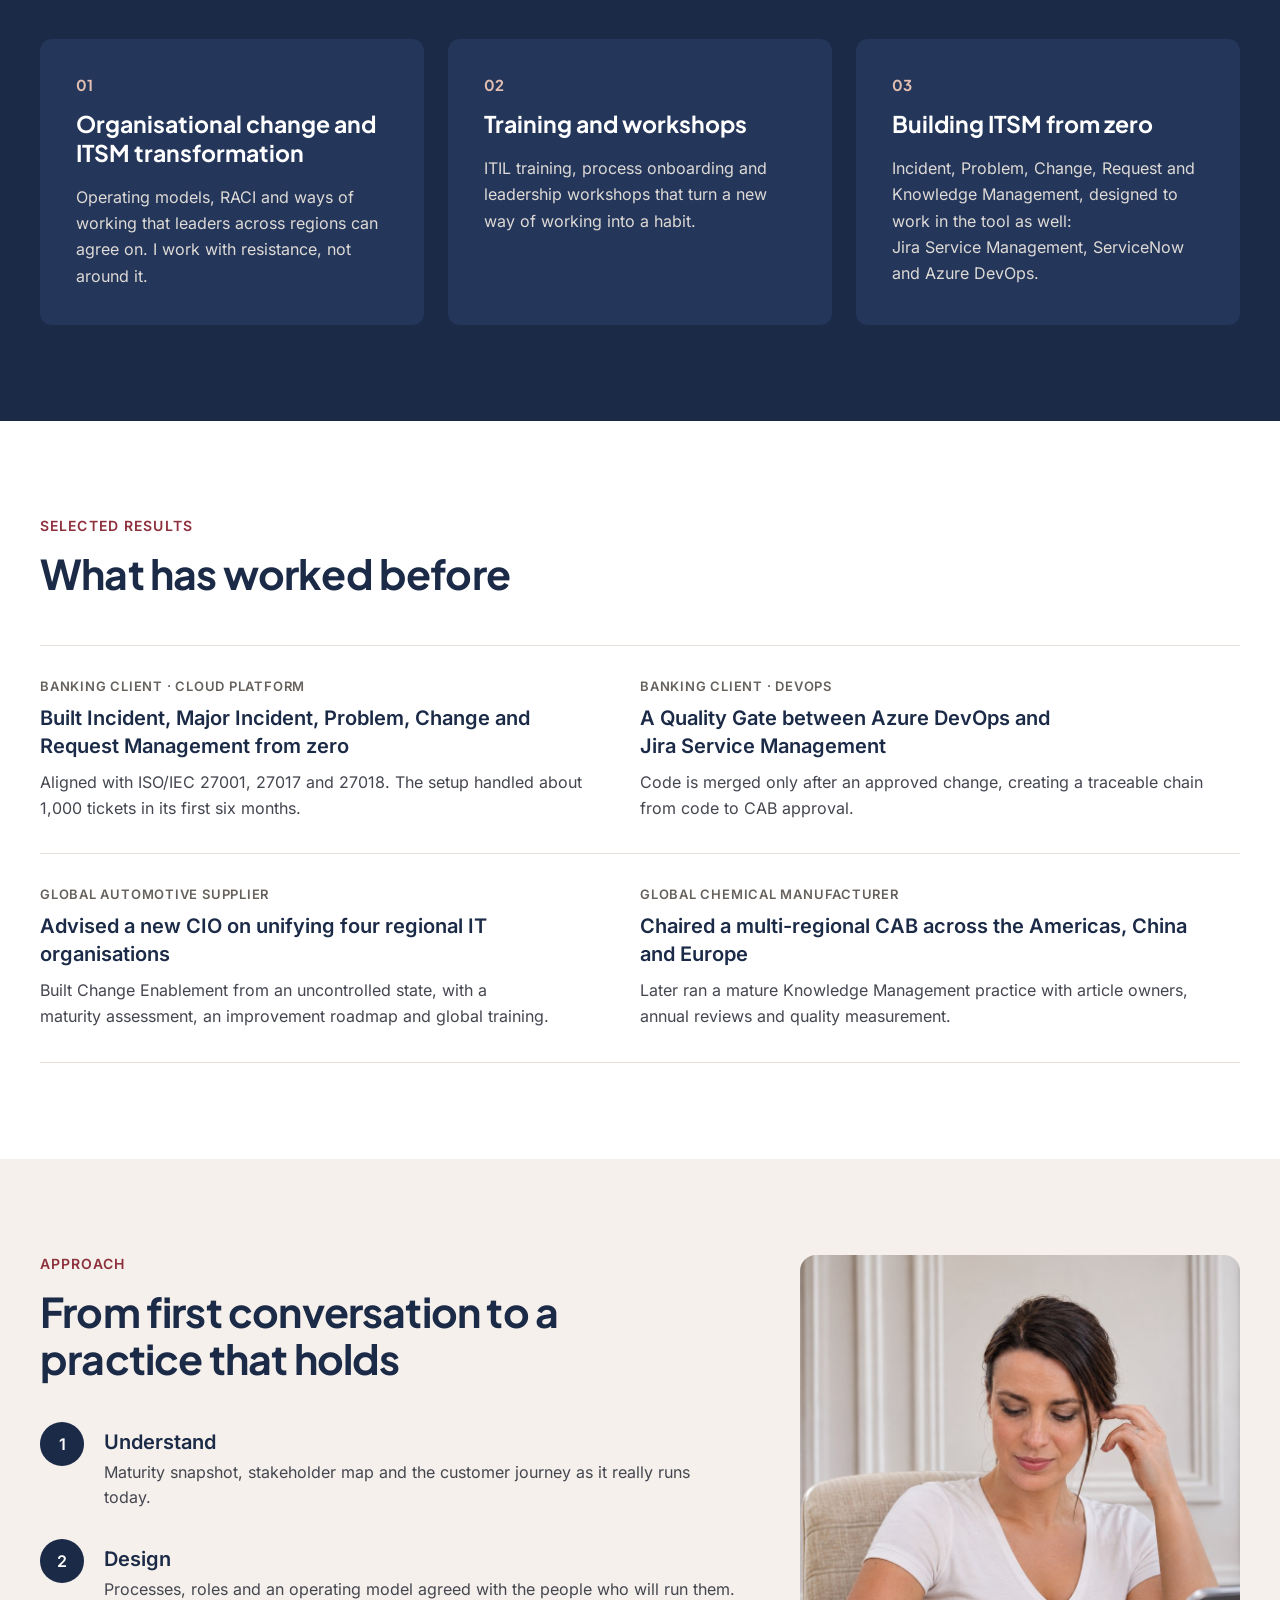
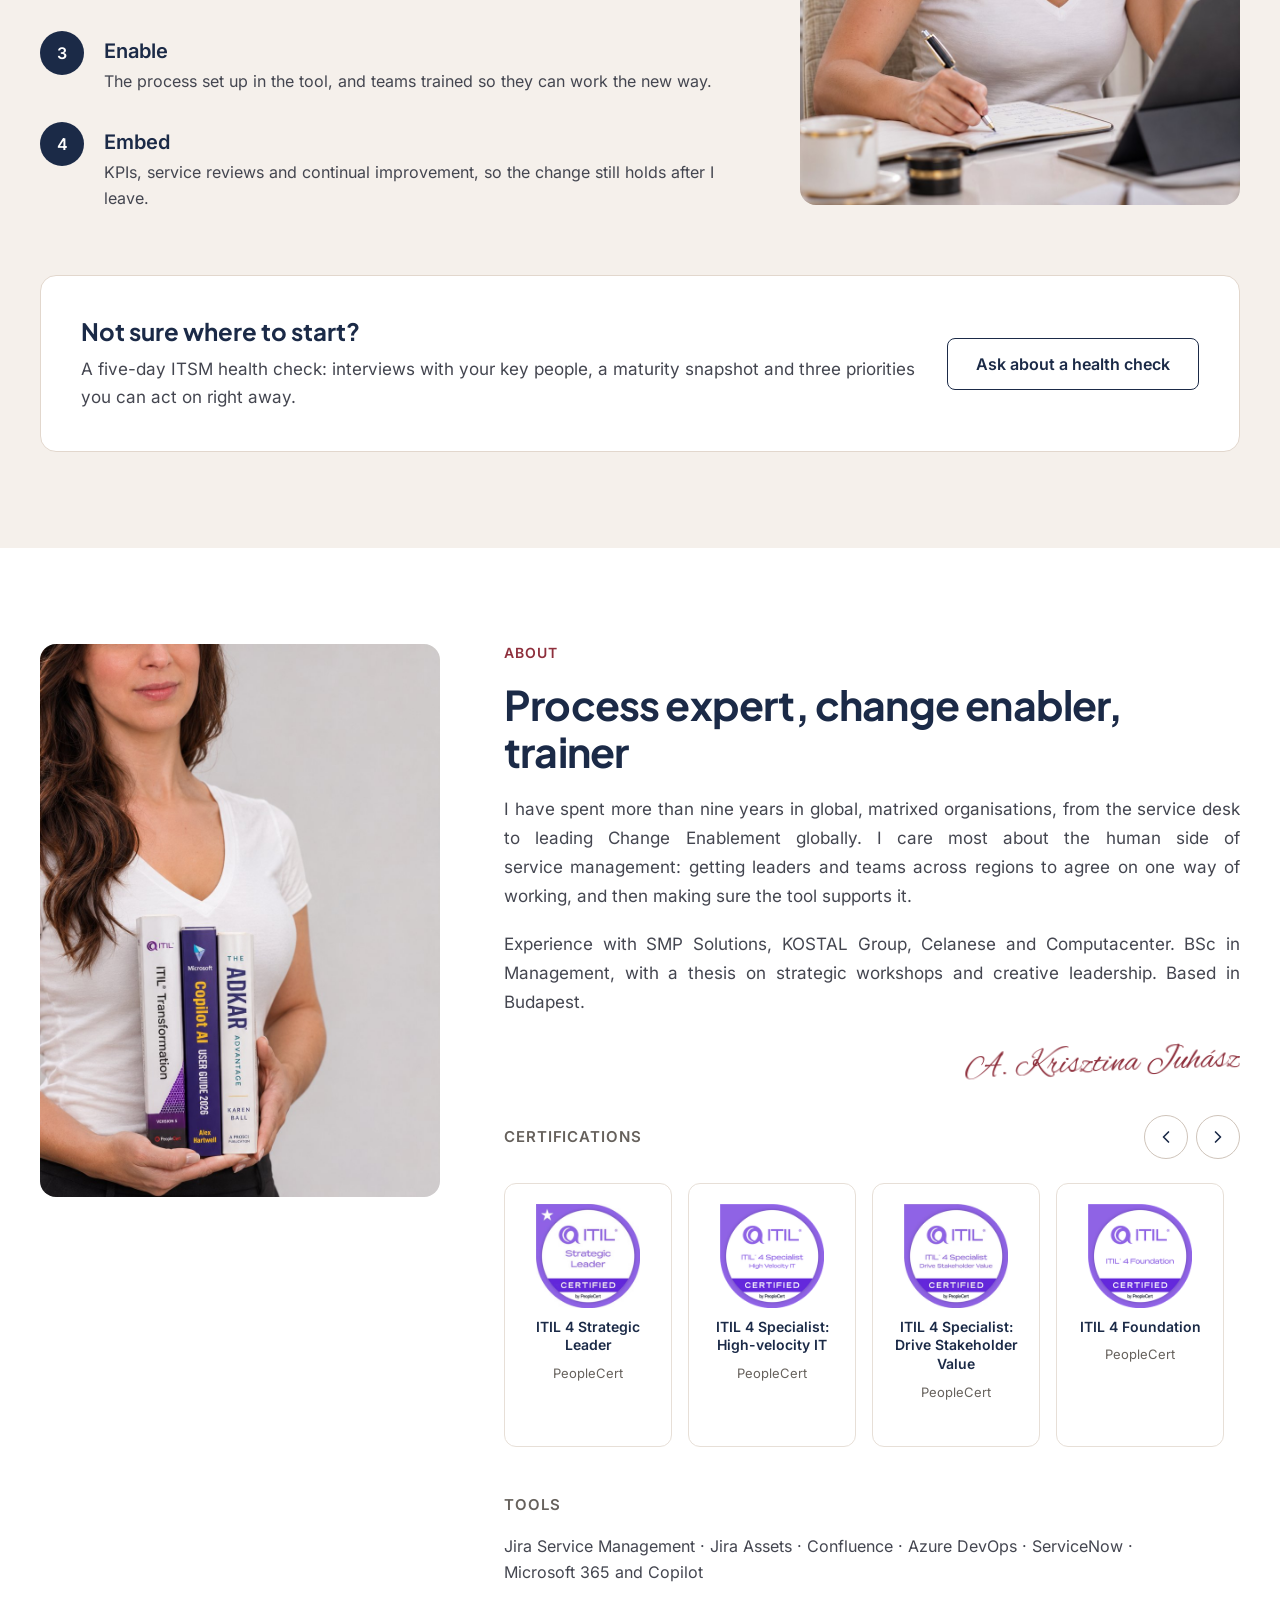
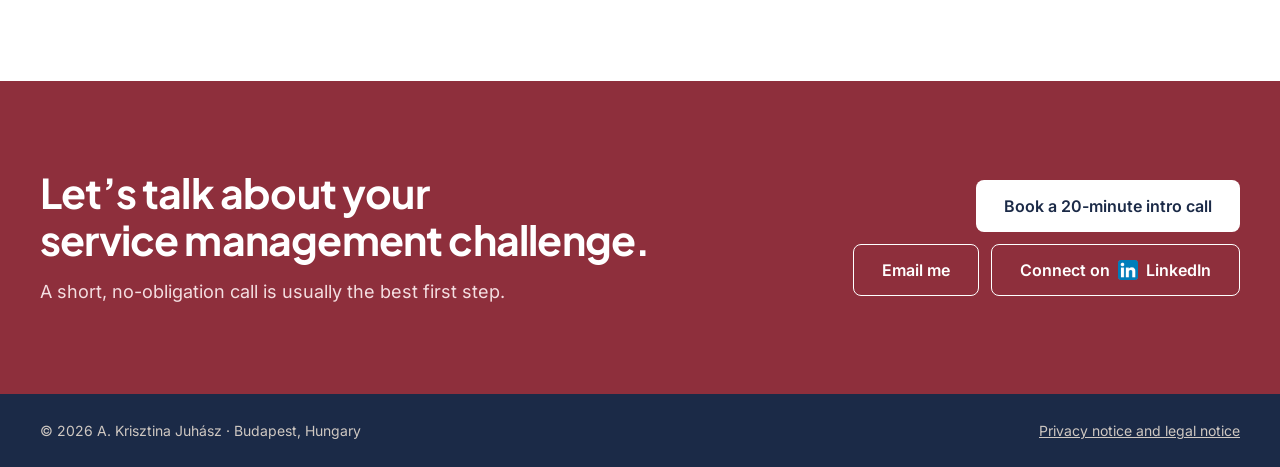
==== commit 962c359b: "Header name in accent red Co-Authored-By: Claude Opus 5.5 <noreply@anthropic.com> Claude-Session: ht" ====
--- a/index.html
+++ b/index.html
@@ -33,7 +33,7 @@
 
 <header style="position: sticky; top: 0; z-index: 50; border-bottom: 1px solid #E7DFD7; background: #FFFFFF">
 <div style="max-width: 1200px; margin: 0 auto; padding: 20px 32px; display: flex; flex-wrap: wrap; align-items: center; justify-content: space-between; gap: 16px">
-<a href="#top" aria-label="A. Krisztina Juhász – itsmexperthungary.eu" style="display: flex; flex-direction: column; align-items: flex-start; gap: 2px; text-decoration: none"><span style="font-family: 'Plus Jakarta Sans', sans-serif; font-weight: 800; font-size: 23px; line-height: 1.15; color: #1B2A47; letter-spacing: -0.01em; white-space: nowrap">A. Krisztina Juhász</span><span style="font-family: Inter, system-ui, sans-serif; font-size: 12px; font-weight: 500; letter-spacing: 0.06em; color: #66615C">www.itsmexperthungary.eu</span></a>
+<a href="#top" aria-label="A. Krisztina Juhász – itsmexperthungary.eu" style="display: flex; flex-direction: column; align-items: flex-start; gap: 2px; text-decoration: none"><span style="font-family: 'Plus Jakarta Sans', sans-serif; font-weight: 800; font-size: 23px; line-height: 1.15; color: #8E2F3C; letter-spacing: -0.01em; white-space: nowrap">A. Krisztina Juhász</span><span style="font-family: Inter, system-ui, sans-serif; font-size: 12px; font-weight: 500; letter-spacing: 0.06em; color: #66615C">www.itsmexperthungary.eu</span></a>
 <button type="button" class="menu-toggle" aria-expanded="false" aria-controls="site-nav" aria-label="Menu"><svg class="i-open" aria-hidden="true" width="22" height="22" viewBox="0 0 24 24" fill="none" stroke="currentColor" stroke-width="2" stroke-linecap="round"><path d="M4 7h16M4 12h16M4 17h16"></path></svg><svg class="i-close" aria-hidden="true" width="22" height="22" viewBox="0 0 24 24" fill="none" stroke="currentColor" stroke-width="2" stroke-linecap="round"><path d="M6 6l12 12M18 6L6 18"></path></svg></button>
 <nav id="site-nav" aria-label="Main" style="display: flex; flex-wrap: wrap; align-items: center; gap: 28px; font-size: 15px; font-weight: 500">
 <a href="#services" style="color: #444650; text-decoration: none">Services</a>
